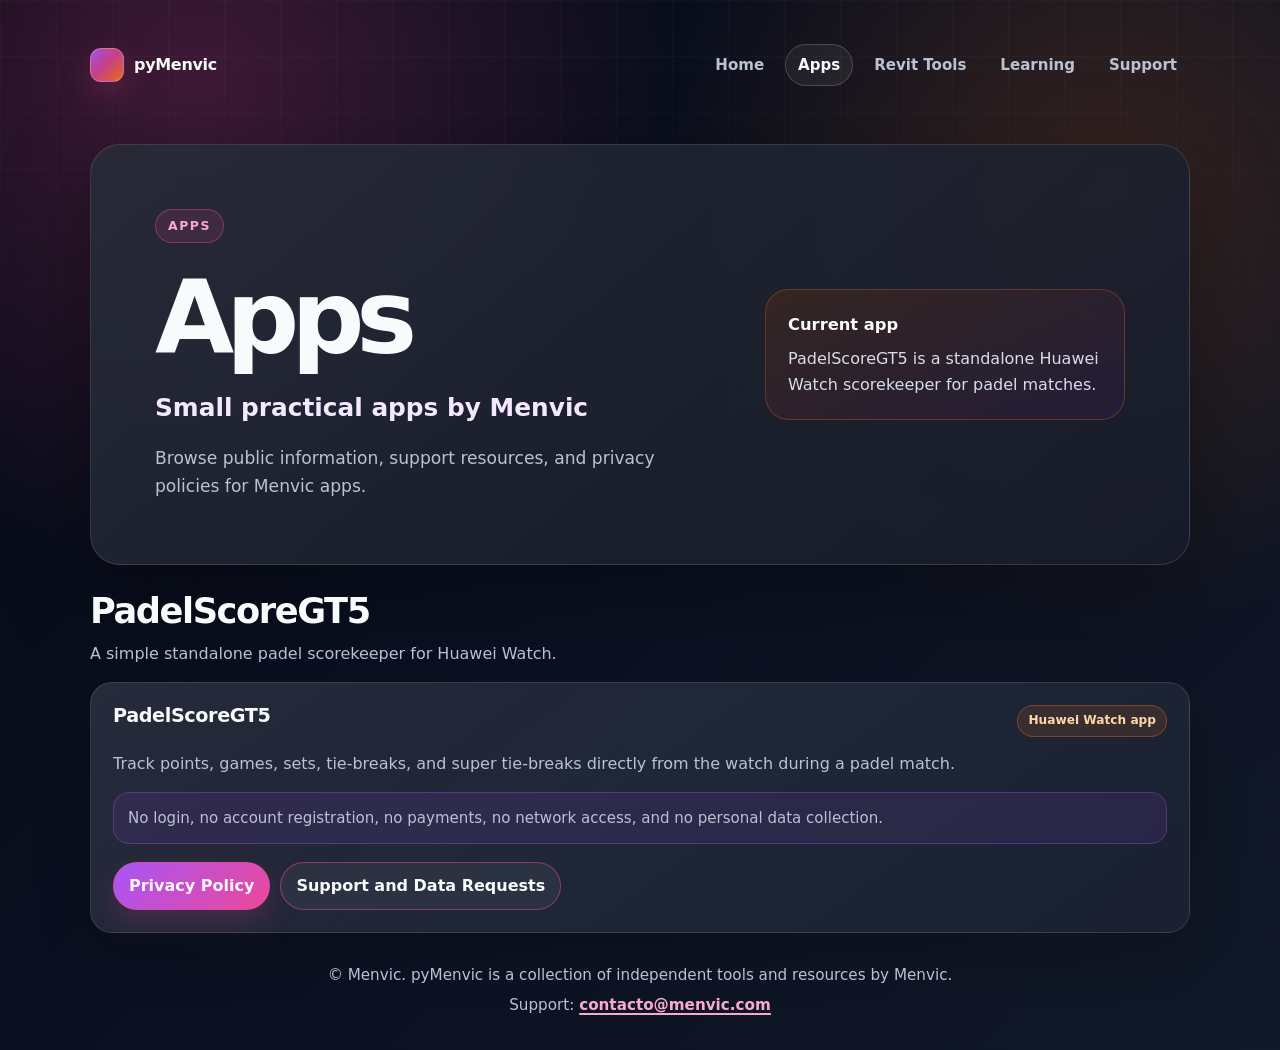
==== docs/apps/index.html @ 613fa14f "Add static pages for main navigation" ====
<!doctype html>
<html lang="en">
<head>
  <meta charset="utf-8">
  <meta name="viewport" content="width=device-width, initial-scale=1">
  <meta name="description" content="Small practical apps by Menvic with support information and privacy resources.">
  <title>Apps | pyMenvic</title>
  <style>
    :root {
      color-scheme: dark;
      --bg: #070914;
      --bg-elevated: #0d1220;
      --surface: rgba(15, 20, 35, 0.88);
      --surface-strong: rgba(22, 28, 46, 0.94);
      --border: rgba(255, 255, 255, 0.12);
      --border-strong: rgba(255, 255, 255, 0.18);
      --text: #f8fafc;
      --muted: #b9c2d3;
      --purple: #a855f7;
      --magenta: #ec4899;
      --orange: #f97316;
      --accent-glow: rgba(236, 72, 153, 0.24);
      --orange-glow: rgba(249, 115, 22, 0.18);
      --shadow: rgba(0, 0, 0, 0.34);
    }

    * { box-sizing: border-box; }

    body {
      margin: 0;
      min-height: 100vh;
      font-family: ui-sans-serif, system-ui, -apple-system, BlinkMacSystemFont, "Segoe UI", sans-serif;
      line-height: 1.6;
      color: var(--text);
      background:
        radial-gradient(circle at 15% 8%, var(--accent-glow), transparent 30rem),
        radial-gradient(circle at 86% 18%, var(--orange-glow), transparent 28rem),
        linear-gradient(135deg, var(--bg) 0%, #0a1020 46%, #111827 100%);
    }

    body::before {
      position: fixed;
      inset: 0;
      z-index: -1;
      pointer-events: none;
      content: "";
      background-image:
        linear-gradient(rgba(255, 255, 255, 0.035) 1px, transparent 1px),
        linear-gradient(90deg, rgba(255, 255, 255, 0.035) 1px, transparent 1px);
      background-size: 56px 56px;
      mask-image: linear-gradient(to bottom, rgba(0, 0, 0, 0.7), transparent 74%);
    }

    a { color: inherit; }

    .page {
      width: min(1100px, calc(100% - 32px));
      margin: 0 auto;
      padding: clamp(20px, 4vw, 44px) 0 32px;
    }

    .topbar {
      display: flex;
      align-items: center;
      justify-content: space-between;
      gap: 18px;
      margin-bottom: clamp(28px, 5vw, 58px);
    }

    .brand {
      display: inline-flex;
      align-items: center;
      gap: 10px;
      color: var(--text);
      font-weight: 800;
      letter-spacing: -0.02em;
      text-decoration: none;
    }

    .brand-mark {
      width: 34px;
      height: 34px;
      border: 1px solid rgba(255, 255, 255, 0.2);
      border-radius: 11px;
      background:
        linear-gradient(135deg, rgba(168, 85, 247, 0.95), rgba(236, 72, 153, 0.84) 48%, rgba(249, 115, 22, 0.92)),
        var(--bg-elevated);
      box-shadow: 0 10px 30px rgba(236, 72, 153, 0.22);
    }

    .top-nav {
      display: flex;
      flex-wrap: wrap;
      gap: 8px;
      align-items: center;
      justify-content: flex-end;
    }

    .nav-link {
      padding: 8px 12px;
      border: 1px solid transparent;
      border-radius: 999px;
      color: var(--muted);
      font-size: 0.94rem;
      font-weight: 700;
      text-decoration: none;
      transition: background 160ms ease, border-color 160ms ease, color 160ms ease;
    }

    .nav-link:hover,
    .nav-link:focus-visible,
    .nav-link[aria-current="page"] {
      border-color: var(--border-strong);
      color: var(--text);
      background: rgba(255, 255, 255, 0.06);
      outline: none;
    }

    .hero {
      display: grid;
      grid-template-columns: minmax(0, 1fr) minmax(260px, 360px);
      gap: clamp(24px, 5vw, 46px);
      align-items: center;
      padding: clamp(30px, 6vw, 64px);
      border: 1px solid var(--border);
      border-radius: 30px;
      background:
        linear-gradient(140deg, rgba(255, 255, 255, 0.09), rgba(255, 255, 255, 0.03)),
        var(--surface);
      box-shadow: 0 28px 90px var(--shadow);
    }

    .eyebrow {
      display: inline-flex;
      align-items: center;
      margin: 0 0 18px;
      padding: 6px 12px;
      border: 1px solid rgba(236, 72, 153, 0.42);
      border-radius: 999px;
      color: #f9a8d4;
      background: rgba(236, 72, 153, 0.12);
      font-size: 0.78rem;
      font-weight: 900;
      letter-spacing: 0.12em;
      text-transform: uppercase;
    }

    h1, h2, h3, p { margin-top: 0; }
    h1, h2, h3 { line-height: 1.12; }
    h1 { margin-bottom: 12px; font-size: clamp(3rem, 10vw, 6.4rem); letter-spacing: -0.08em; }
    h2 { margin-bottom: 10px; font-size: clamp(1.55rem, 4vw, 2.2rem); letter-spacing: -0.04em; }
    h3 { margin-bottom: 0; font-size: 1.2rem; letter-spacing: -0.02em; }

    .subtitle {
      max-width: 760px;
      margin-bottom: 18px;
      color: #f3e8ff;
      font-size: clamp(1.15rem, 3vw, 1.55rem);
      font-weight: 800;
    }

    .hero-text, .section-intro, .card-description, .small-note, footer p { color: var(--muted); }
    .hero-text { max-width: 760px; margin-bottom: 0; font-size: 1.07rem; }

    .hero-panel {
      padding: 22px;
      border: 1px solid rgba(249, 115, 22, 0.28);
      border-radius: 24px;
      background:
        linear-gradient(155deg, rgba(249, 115, 22, 0.14), rgba(168, 85, 247, 0.1)),
        rgba(7, 9, 20, 0.34);
    }

    .hero-panel strong { display: block; margin-bottom: 8px; color: var(--text); font-size: 1.02rem; }
    .hero-panel p { margin-bottom: 0; color: #d7deea; }

    .section { padding-top: 26px; }
    .section-heading { display: flex; align-items: end; justify-content: space-between; gap: 18px; margin-bottom: 16px; }
    .section-intro { max-width: 680px; margin-bottom: 0; }

    .cards { display: grid; grid-template-columns: repeat(auto-fit, minmax(min(100%, 300px), 1fr)); gap: 16px; }

    .card {
      display: flex;
      min-height: 100%;
      flex-direction: column;
      padding: 22px;
      border: 1px solid var(--border);
      border-radius: 22px;
      background:
        linear-gradient(145deg, rgba(255, 255, 255, 0.075), rgba(255, 255, 255, 0.025)),
        var(--surface-strong);
      box-shadow: 0 18px 55px rgba(0, 0, 0, 0.18);
    }

    .card-header { display: flex; align-items: flex-start; justify-content: space-between; gap: 14px; margin-bottom: 14px; }

    .badge {
      display: inline-flex;
      flex-shrink: 0;
      align-items: center;
      justify-content: center;
      padding: 5px 10px;
      border: 1px solid rgba(249, 115, 22, 0.36);
      border-radius: 999px;
      color: #fed7aa;
      background: rgba(249, 115, 22, 0.12);
      font-size: 0.76rem;
      font-weight: 900;
      white-space: nowrap;
    }

    .card-description { margin-bottom: 16px; }

    .small-note {
      margin-top: auto;
      margin-bottom: 0;
      padding: 13px 14px;
      border: 1px solid rgba(168, 85, 247, 0.32);
      border-radius: 16px;
      background: rgba(168, 85, 247, 0.1);
      font-size: 0.94rem;
    }

    .links { display: flex; flex-wrap: wrap; gap: 10px; margin-top: 18px; }

    .button {
      display: inline-flex;
      align-items: center;
      justify-content: center;
      min-height: 44px;
      padding: 10px 15px;
      border: 1px solid rgba(236, 72, 153, 0.5);
      border-radius: 999px;
      color: #fff7fb;
      background: linear-gradient(135deg, var(--purple), var(--magenta));
      box-shadow: 0 12px 28px rgba(236, 72, 153, 0.18);
      font-weight: 800;
      text-decoration: none;
      transition: transform 160ms ease, border-color 160ms ease, box-shadow 160ms ease;
    }

    .button:hover, .button:focus-visible {
      border-color: rgba(255, 255, 255, 0.4);
      transform: translateY(-1px);
      box-shadow: 0 16px 34px rgba(236, 72, 153, 0.28);
      outline: none;
    }

    .button.secondary { color: var(--text); background: rgba(255, 255, 255, 0.05); box-shadow: none; }
    .contact-link { color: #f9a8d4; font-weight: 800; text-decoration-thickness: 2px; text-underline-offset: 3px; }
    footer { padding: 30px 0 0; text-align: center; font-size: 0.95rem; }
    footer p { margin-bottom: 6px; }
    footer p:last-child { margin-bottom: 0; }

    @media (max-width: 780px) {
      .topbar, .section-heading { align-items: flex-start; flex-direction: column; }
      .top-nav { justify-content: flex-start; }
      .hero { grid-template-columns: 1fr; }
    }

    @media (max-width: 560px) {
      .page { width: min(100% - 24px, 1100px); }
      .hero, .card { border-radius: 22px; }
      .card-header, .links { align-items: flex-start; flex-direction: column; }
      .button { width: 100%; }
    }
  </style>
</head>
<body>
  <main class="page">
    <header class="topbar">
      <a class="brand" href="/" aria-label="pyMenvic home">
        <span class="brand-mark" aria-hidden="true"></span>
        <span>pyMenvic</span>
      </a>

      <nav class="top-nav" aria-label="Main navigation">
        <a class="nav-link" href="/">Home</a>
        <a class="nav-link" href="/apps/" aria-current="page">Apps</a>
        <a class="nav-link" href="/revit-tools/">Revit Tools</a>
        <a class="nav-link" href="/learning/">Learning</a>
        <a class="nav-link" href="/support/">Support</a>
      </nav>
    </header>

    <section class="hero" aria-labelledby="page-title">
      <div>
        <p class="eyebrow">Apps</p>
        <h1 id="page-title">Apps</h1>
        <p class="subtitle">Small practical apps by Menvic</p>
        <p class="hero-text">Browse public information, support resources, and privacy policies for Menvic apps.</p>
      </div>

      <aside class="hero-panel" aria-label="Site note">
        <strong>Current app</strong>
        <p>PadelScoreGT5 is a standalone Huawei Watch scorekeeper for padel matches.</p>
      </aside>
    </section>

    <section class="section" id="apps" aria-labelledby="apps-title">
      <div class="section-heading">
        <div>
          <h2 id="apps-title">PadelScoreGT5</h2>
          <p class="section-intro">A simple standalone padel scorekeeper for Huawei Watch.</p>
        </div>
      </div>

      <div class="cards">
        <article class="card">
          <div class="card-header">
            <h3>PadelScoreGT5</h3>
            <span class="badge">Huawei Watch app</span>
          </div>
          <p class="card-description">Track points, games, sets, tie-breaks, and super tie-breaks directly from the watch during a padel match.</p>
          <p class="small-note">No login, no account registration, no payments, no network access, and no personal data collection.</p>
          <nav class="links" aria-label="Related links">
            <a class="button" href="/padelscoregt5/privacy/">Privacy Policy</a>
            <a class="button secondary" href="/padelscoregt5/support/">Support and Data Requests</a>
          </nav>
        </article>
      </div>
    </section>

    <footer>
      <p>&copy; Menvic. pyMenvic is a collection of independent tools and resources by Menvic.</p>
      <p>Support: <a class="contact-link" href="mailto:contacto@menvic.com">contacto@menvic.com</a></p>
    </footer>
  </main>
</body>
</html>
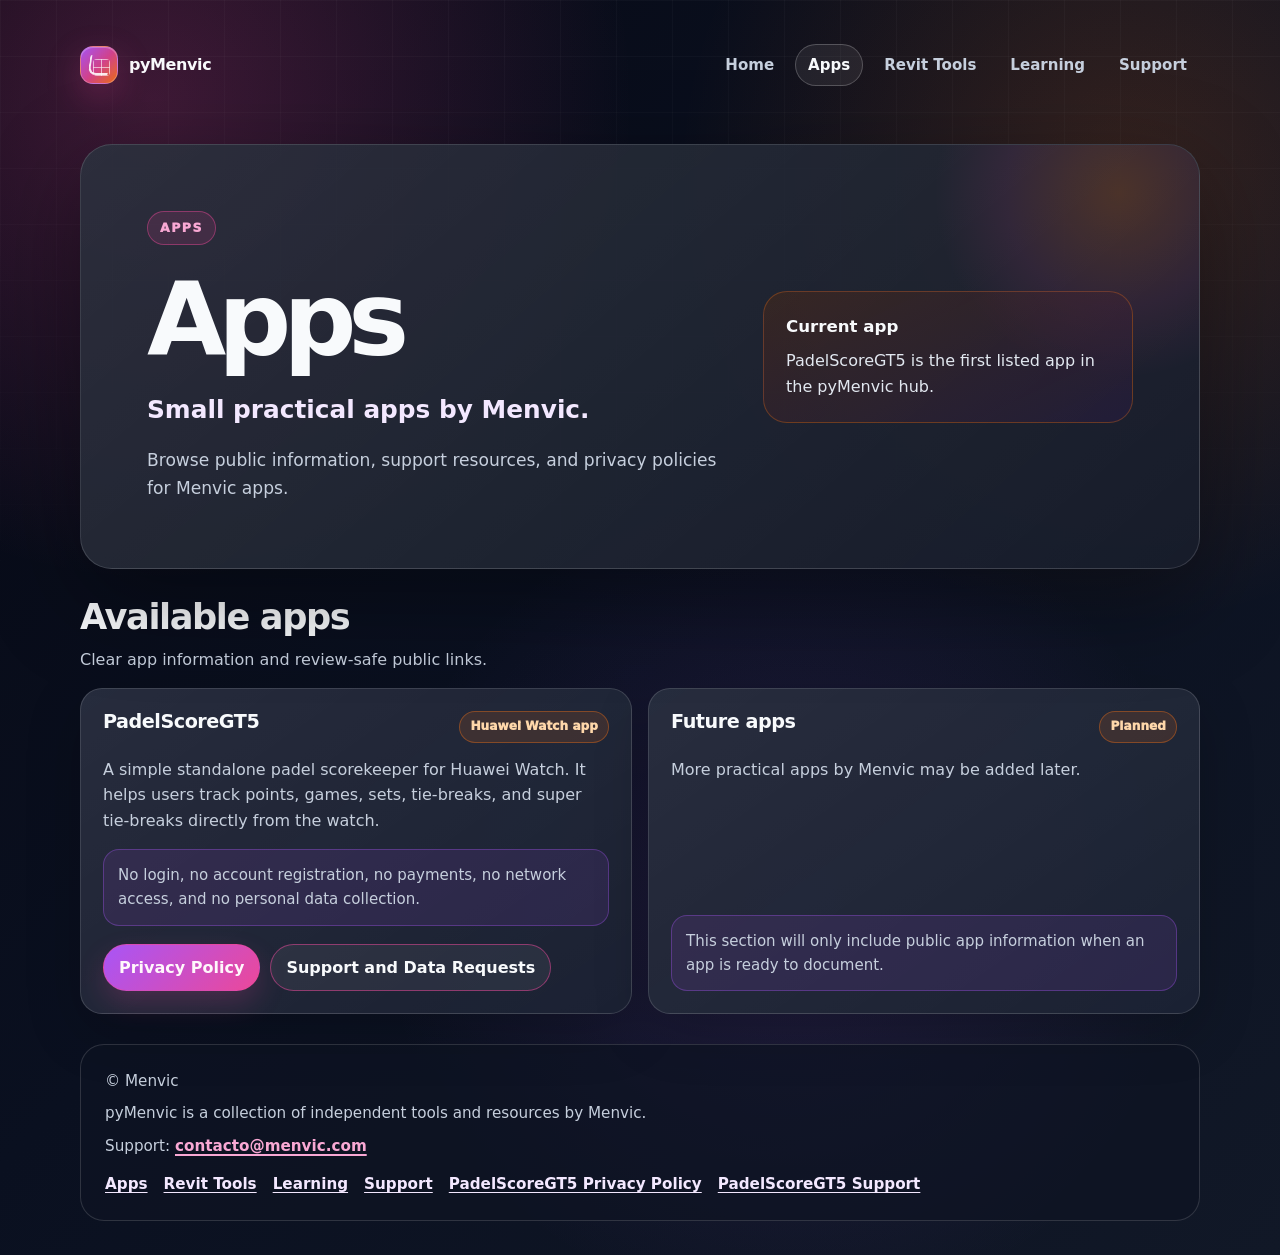
==== commit f699fd23: "Improve pyMenvic public hub" ====
--- a/docs/apps/index.html
+++ b/docs/apps/index.html
@@ -3,28 +3,32 @@
 <head>
   <meta charset="utf-8">
   <meta name="viewport" content="width=device-width, initial-scale=1">
-  <meta name="description" content="Small practical apps by Menvic with support information and privacy resources.">
+  <meta name="description" content="Apps by Menvic, including PadelScoreGT5, a standalone Huawei Watch padel scorekeeper with public privacy and support links.">
   <title>Apps | pyMenvic</title>
   <style>
+
     :root {
       color-scheme: dark;
       --bg: #070914;
       --bg-elevated: #0d1220;
-      --surface: rgba(15, 20, 35, 0.88);
-      --surface-strong: rgba(22, 28, 46, 0.94);
-      --border: rgba(255, 255, 255, 0.12);
-      --border-strong: rgba(255, 255, 255, 0.18);
+      --surface: rgba(15, 20, 35, 0.9);
+      --surface-strong: rgba(22, 28, 46, 0.95);
+      --border: rgba(255, 255, 255, 0.14);
+      --border-strong: rgba(255, 255, 255, 0.22);
       --text: #f8fafc;
-      --muted: #b9c2d3;
+      --muted: #c6cfdd;
+      --muted-strong: #e2e8f0;
       --purple: #a855f7;
       --magenta: #ec4899;
       --orange: #f97316;
       --accent-glow: rgba(236, 72, 153, 0.24);
       --orange-glow: rgba(249, 115, 22, 0.18);
-      --shadow: rgba(0, 0, 0, 0.34);
+      --shadow: rgba(0, 0, 0, 0.36);
     }
 
     * { box-sizing: border-box; }
+
+    html { scroll-behavior: smooth; }
 
     body {
       margin: 0;
@@ -33,8 +37,9 @@
       line-height: 1.6;
       color: var(--text);
       background:
-        radial-gradient(circle at 15% 8%, var(--accent-glow), transparent 30rem),
-        radial-gradient(circle at 86% 18%, var(--orange-glow), transparent 28rem),
+        radial-gradient(circle at 12% 8%, var(--accent-glow), transparent 30rem),
+        radial-gradient(circle at 88% 14%, var(--orange-glow), transparent 28rem),
+        radial-gradient(circle at 62% 72%, rgba(168, 85, 247, 0.13), transparent 26rem),
         linear-gradient(135deg, var(--bg) 0%, #0a1020 46%, #111827 100%);
     }
 
@@ -48,15 +53,15 @@
         linear-gradient(rgba(255, 255, 255, 0.035) 1px, transparent 1px),
         linear-gradient(90deg, rgba(255, 255, 255, 0.035) 1px, transparent 1px);
       background-size: 56px 56px;
-      mask-image: linear-gradient(to bottom, rgba(0, 0, 0, 0.7), transparent 74%);
+      mask-image: linear-gradient(to bottom, rgba(0, 0, 0, 0.8), transparent 76%);
     }
 
     a { color: inherit; }
 
     .page {
-      width: min(1100px, calc(100% - 32px));
+      width: min(1120px, calc(100% - 32px));
       margin: 0 auto;
-      padding: clamp(20px, 4vw, 44px) 0 32px;
+      padding: clamp(20px, 4vw, 44px) 0 34px;
     }
 
     .topbar {
@@ -70,22 +75,51 @@
     .brand {
       display: inline-flex;
       align-items: center;
-      gap: 10px;
+      gap: 11px;
       color: var(--text);
-      font-weight: 800;
-      letter-spacing: -0.02em;
+      font-weight: 900;
+      letter-spacing: -0.025em;
       text-decoration: none;
     }
 
     .brand-mark {
-      width: 34px;
-      height: 34px;
-      border: 1px solid rgba(255, 255, 255, 0.2);
-      border-radius: 11px;
-      background:
-        linear-gradient(135deg, rgba(168, 85, 247, 0.95), rgba(236, 72, 153, 0.84) 48%, rgba(249, 115, 22, 0.92)),
+      position: relative;
+      display: inline-block;
+      width: 38px;
+      height: 38px;
+      overflow: hidden;
+      border: 1px solid rgba(255, 255, 255, 0.24);
+      border-radius: 13px;
+      background:
+        linear-gradient(135deg, rgba(168, 85, 247, 0.98), rgba(236, 72, 153, 0.88) 52%, rgba(249, 115, 22, 0.94)),
         var(--bg-elevated);
-      box-shadow: 0 10px 30px rgba(236, 72, 153, 0.22);
+      box-shadow: 0 12px 34px rgba(236, 72, 153, 0.25), inset 0 1px 0 rgba(255, 255, 255, 0.24);
+    }
+
+    .brand-mark::before {
+      position: absolute;
+      inset: 8px;
+      content: "";
+      border: 2px solid rgba(255, 255, 255, 0.88);
+      border-top: 0;
+      border-right: 0;
+      border-radius: 2px 0 0 8px;
+      transform: skew(-8deg);
+    }
+
+    .brand-mark::after {
+      position: absolute;
+      right: 7px;
+      bottom: 7px;
+      width: 17px;
+      height: 17px;
+      content: "";
+      background:
+        linear-gradient(90deg, rgba(255, 255, 255, 0.7) 1px, transparent 1px),
+        linear-gradient(rgba(255, 255, 255, 0.7) 1px, transparent 1px);
+      background-size: 8px 8px;
+      border-radius: 4px;
+      opacity: 0.86;
     }
 
     .top-nav {
@@ -102,7 +136,7 @@
       border-radius: 999px;
       color: var(--muted);
       font-size: 0.94rem;
-      font-weight: 700;
+      font-weight: 800;
       text-decoration: none;
       transition: background 160ms ease, border-color 160ms ease, color 160ms ease;
     }
@@ -112,35 +146,50 @@
     .nav-link[aria-current="page"] {
       border-color: var(--border-strong);
       color: var(--text);
-      background: rgba(255, 255, 255, 0.06);
+      background: rgba(255, 255, 255, 0.07);
       outline: none;
     }
 
     .hero {
+      position: relative;
       display: grid;
-      grid-template-columns: minmax(0, 1fr) minmax(260px, 360px);
+      grid-template-columns: minmax(0, 1fr) minmax(260px, 370px);
       gap: clamp(24px, 5vw, 46px);
       align-items: center;
-      padding: clamp(30px, 6vw, 64px);
+      overflow: hidden;
+      padding: clamp(32px, 6vw, 66px);
       border: 1px solid var(--border);
-      border-radius: 30px;
-      background:
-        linear-gradient(140deg, rgba(255, 255, 255, 0.09), rgba(255, 255, 255, 0.03)),
+      border-radius: 32px;
+      background:
+        linear-gradient(140deg, rgba(255, 255, 255, 0.11), rgba(255, 255, 255, 0.035)),
         var(--surface);
-      box-shadow: 0 28px 90px var(--shadow);
-    }
+      box-shadow: 0 30px 95px var(--shadow);
+    }
+
+    .hero::after {
+      position: absolute;
+      right: -7rem;
+      top: -9rem;
+      width: 24rem;
+      height: 24rem;
+      content: "";
+      background: radial-gradient(circle, rgba(249, 115, 22, 0.2), rgba(236, 72, 153, 0.09) 42%, transparent 68%);
+      pointer-events: none;
+    }
+
+    .hero > * { position: relative; z-index: 1; }
 
     .eyebrow {
       display: inline-flex;
       align-items: center;
       margin: 0 0 18px;
       padding: 6px 12px;
-      border: 1px solid rgba(236, 72, 153, 0.42);
+      border: 1px solid rgba(236, 72, 153, 0.44);
       border-radius: 999px;
       color: #f9a8d4;
-      background: rgba(236, 72, 153, 0.12);
+      background: rgba(236, 72, 153, 0.13);
       font-size: 0.78rem;
-      font-weight: 900;
+      font-weight: 950;
       letter-spacing: 0.12em;
       text-transform: uppercase;
     }
@@ -149,51 +198,55 @@
     h1, h2, h3 { line-height: 1.12; }
     h1 { margin-bottom: 12px; font-size: clamp(3rem, 10vw, 6.4rem); letter-spacing: -0.08em; }
     h2 { margin-bottom: 10px; font-size: clamp(1.55rem, 4vw, 2.2rem); letter-spacing: -0.04em; }
-    h3 { margin-bottom: 0; font-size: 1.2rem; letter-spacing: -0.02em; }
+    h3 { margin-bottom: 0; font-size: 1.2rem; letter-spacing: -0.025em; }
 
     .subtitle {
-      max-width: 760px;
+      max-width: 780px;
       margin-bottom: 18px;
       color: #f3e8ff;
       font-size: clamp(1.15rem, 3vw, 1.55rem);
-      font-weight: 800;
+      font-weight: 850;
     }
 
     .hero-text, .section-intro, .card-description, .small-note, footer p { color: var(--muted); }
     .hero-text { max-width: 760px; margin-bottom: 0; font-size: 1.07rem; }
 
-    .hero-panel {
-      padding: 22px;
-      border: 1px solid rgba(249, 115, 22, 0.28);
+    .hero-panel, .feature {
+      border: 1px solid rgba(249, 115, 22, 0.3);
       border-radius: 24px;
       background:
         linear-gradient(155deg, rgba(249, 115, 22, 0.14), rgba(168, 85, 247, 0.1)),
-        rgba(7, 9, 20, 0.34);
-    }
-
-    .hero-panel strong { display: block; margin-bottom: 8px; color: var(--text); font-size: 1.02rem; }
-    .hero-panel p { margin-bottom: 0; color: #d7deea; }
-
-    .section { padding-top: 26px; }
+        rgba(7, 9, 20, 0.36);
+    }
+
+    .hero-panel { padding: 22px; }
+    .hero-panel strong { display: block; margin-bottom: 8px; color: var(--text); font-size: 1.04rem; }
+    .hero-panel p { margin-bottom: 0; color: var(--muted-strong); }
+
+    .section { padding-top: 28px; }
     .section-heading { display: flex; align-items: end; justify-content: space-between; gap: 18px; margin-bottom: 16px; }
-    .section-intro { max-width: 680px; margin-bottom: 0; }
-
-    .cards { display: grid; grid-template-columns: repeat(auto-fit, minmax(min(100%, 300px), 1fr)); gap: 16px; }
-
-    .card {
+    .section-intro { max-width: 720px; margin-bottom: 0; }
+
+    .cards { display: grid; grid-template-columns: repeat(auto-fit, minmax(min(100%, 265px), 1fr)); gap: 16px; }
+
+    .card, .feature {
       display: flex;
       min-height: 100%;
       flex-direction: column;
       padding: 22px;
+      box-shadow: 0 18px 55px rgba(0, 0, 0, 0.2);
+    }
+
+    .card {
       border: 1px solid var(--border);
       border-radius: 22px;
       background:
-        linear-gradient(145deg, rgba(255, 255, 255, 0.075), rgba(255, 255, 255, 0.025)),
+        linear-gradient(145deg, rgba(255, 255, 255, 0.078), rgba(255, 255, 255, 0.026)),
         var(--surface-strong);
-      box-shadow: 0 18px 55px rgba(0, 0, 0, 0.18);
     }
 
     .card-header { display: flex; align-items: flex-start; justify-content: space-between; gap: 14px; margin-bottom: 14px; }
+    .card-description { margin-bottom: 16px; }
 
     .badge {
       display: inline-flex;
@@ -201,24 +254,22 @@
       align-items: center;
       justify-content: center;
       padding: 5px 10px;
-      border: 1px solid rgba(249, 115, 22, 0.36);
+      border: 1px solid rgba(249, 115, 22, 0.38);
       border-radius: 999px;
       color: #fed7aa;
-      background: rgba(249, 115, 22, 0.12);
+      background: rgba(249, 115, 22, 0.13);
       font-size: 0.76rem;
-      font-weight: 900;
+      font-weight: 950;
       white-space: nowrap;
     }
-
-    .card-description { margin-bottom: 16px; }
 
     .small-note {
       margin-top: auto;
       margin-bottom: 0;
       padding: 13px 14px;
-      border: 1px solid rgba(168, 85, 247, 0.32);
+      border: 1px solid rgba(168, 85, 247, 0.34);
       border-radius: 16px;
-      background: rgba(168, 85, 247, 0.1);
+      background: rgba(168, 85, 247, 0.11);
       font-size: 0.94rem;
     }
 
@@ -230,28 +281,39 @@
       justify-content: center;
       min-height: 44px;
       padding: 10px 15px;
-      border: 1px solid rgba(236, 72, 153, 0.5);
+      border: 1px solid rgba(236, 72, 153, 0.52);
       border-radius: 999px;
       color: #fff7fb;
       background: linear-gradient(135deg, var(--purple), var(--magenta));
-      box-shadow: 0 12px 28px rgba(236, 72, 153, 0.18);
-      font-weight: 800;
+      box-shadow: 0 12px 28px rgba(236, 72, 153, 0.2);
+      font-weight: 850;
       text-decoration: none;
       transition: transform 160ms ease, border-color 160ms ease, box-shadow 160ms ease;
     }
 
     .button:hover, .button:focus-visible {
-      border-color: rgba(255, 255, 255, 0.4);
+      border-color: rgba(255, 255, 255, 0.42);
       transform: translateY(-1px);
       box-shadow: 0 16px 34px rgba(236, 72, 153, 0.28);
       outline: none;
     }
 
-    .button.secondary { color: var(--text); background: rgba(255, 255, 255, 0.05); box-shadow: none; }
-    .contact-link { color: #f9a8d4; font-weight: 800; text-decoration-thickness: 2px; text-underline-offset: 3px; }
-    footer { padding: 30px 0 0; text-align: center; font-size: 0.95rem; }
-    footer p { margin-bottom: 6px; }
-    footer p:last-child { margin-bottom: 0; }
+    .button.secondary { color: var(--text); background: rgba(255, 255, 255, 0.06); box-shadow: none; }
+    .contact-link { color: #f9a8d4; font-weight: 850; text-decoration-thickness: 2px; text-underline-offset: 3px; }
+
+    .footer {
+      margin-top: 30px;
+      padding: 24px;
+      border: 1px solid var(--border);
+      border-radius: 24px;
+      background: rgba(15, 20, 35, 0.72);
+      font-size: 0.95rem;
+    }
+
+    .footer p { margin-bottom: 8px; }
+    .footer p:last-child { margin-bottom: 0; }
+    .footer-links { display: flex; flex-wrap: wrap; gap: 10px 16px; margin-top: 14px; }
+    .footer-links a { color: #f3e8ff; font-weight: 800; text-underline-offset: 3px; }
 
     @media (max-width: 780px) {
       .topbar, .section-heading { align-items: flex-start; flex-direction: column; }
@@ -260,11 +322,12 @@
     }
 
     @media (max-width: 560px) {
-      .page { width: min(100% - 24px, 1100px); }
-      .hero, .card { border-radius: 22px; }
+      .page { width: min(100% - 24px, 1120px); }
+      .hero, .card, .feature, .footer { border-radius: 22px; }
       .card-header, .links { align-items: flex-start; flex-direction: column; }
       .button { width: 100%; }
     }
+
   </style>
 </head>
 <body>
@@ -288,21 +351,21 @@
       <div>
         <p class="eyebrow">Apps</p>
         <h1 id="page-title">Apps</h1>
-        <p class="subtitle">Small practical apps by Menvic</p>
+        <p class="subtitle">Small practical apps by Menvic.</p>
         <p class="hero-text">Browse public information, support resources, and privacy policies for Menvic apps.</p>
       </div>
 
-      <aside class="hero-panel" aria-label="Site note">
+      <aside class="hero-panel" aria-label="Current app">
         <strong>Current app</strong>
-        <p>PadelScoreGT5 is a standalone Huawei Watch scorekeeper for padel matches.</p>
+        <p>PadelScoreGT5 is the first listed app in the pyMenvic hub.</p>
       </aside>
     </section>
 
     <section class="section" id="apps" aria-labelledby="apps-title">
       <div class="section-heading">
         <div>
-          <h2 id="apps-title">PadelScoreGT5</h2>
-          <p class="section-intro">A simple standalone padel scorekeeper for Huawei Watch.</p>
+          <h2 id="apps-title">Available apps</h2>
+          <p class="section-intro">Clear app information and review-safe public links.</p>
         </div>
       </div>
 
@@ -312,19 +375,37 @@
             <h3>PadelScoreGT5</h3>
             <span class="badge">Huawei Watch app</span>
           </div>
-          <p class="card-description">Track points, games, sets, tie-breaks, and super tie-breaks directly from the watch during a padel match.</p>
+          <p class="card-description">A simple standalone padel scorekeeper for Huawei Watch. It helps users track points, games, sets, tie-breaks, and super tie-breaks directly from the watch.</p>
           <p class="small-note">No login, no account registration, no payments, no network access, and no personal data collection.</p>
-          <nav class="links" aria-label="Related links">
+          <nav class="links" aria-label="PadelScoreGT5 links">
             <a class="button" href="/padelscoregt5/privacy/">Privacy Policy</a>
             <a class="button secondary" href="/padelscoregt5/support/">Support and Data Requests</a>
           </nav>
         </article>
+
+        <article class="card">
+          <div class="card-header">
+            <h3>Future apps</h3>
+            <span class="badge">Planned</span>
+          </div>
+          <p class="card-description">More practical apps by Menvic may be added later.</p>
+          <p class="small-note">This section will only include public app information when an app is ready to document.</p>
+        </article>
       </div>
     </section>
 
-    <footer>
-      <p>&copy; Menvic. pyMenvic is a collection of independent tools and resources by Menvic.</p>
+    <footer class="footer">
+      <p>&copy; Menvic</p>
+      <p>pyMenvic is a collection of independent tools and resources by Menvic.</p>
       <p>Support: <a class="contact-link" href="mailto:contacto@menvic.com">contacto@menvic.com</a></p>
+      <nav class="footer-links" aria-label="Footer navigation">
+        <a href="/apps/">Apps</a>
+        <a href="/revit-tools/">Revit Tools</a>
+        <a href="/learning/">Learning</a>
+        <a href="/support/">Support</a>
+        <a href="/padelscoregt5/privacy/">PadelScoreGT5 Privacy Policy</a>
+        <a href="/padelscoregt5/support/">PadelScoreGT5 Support</a>
+      </nav>
     </footer>
   </main>
 </body>
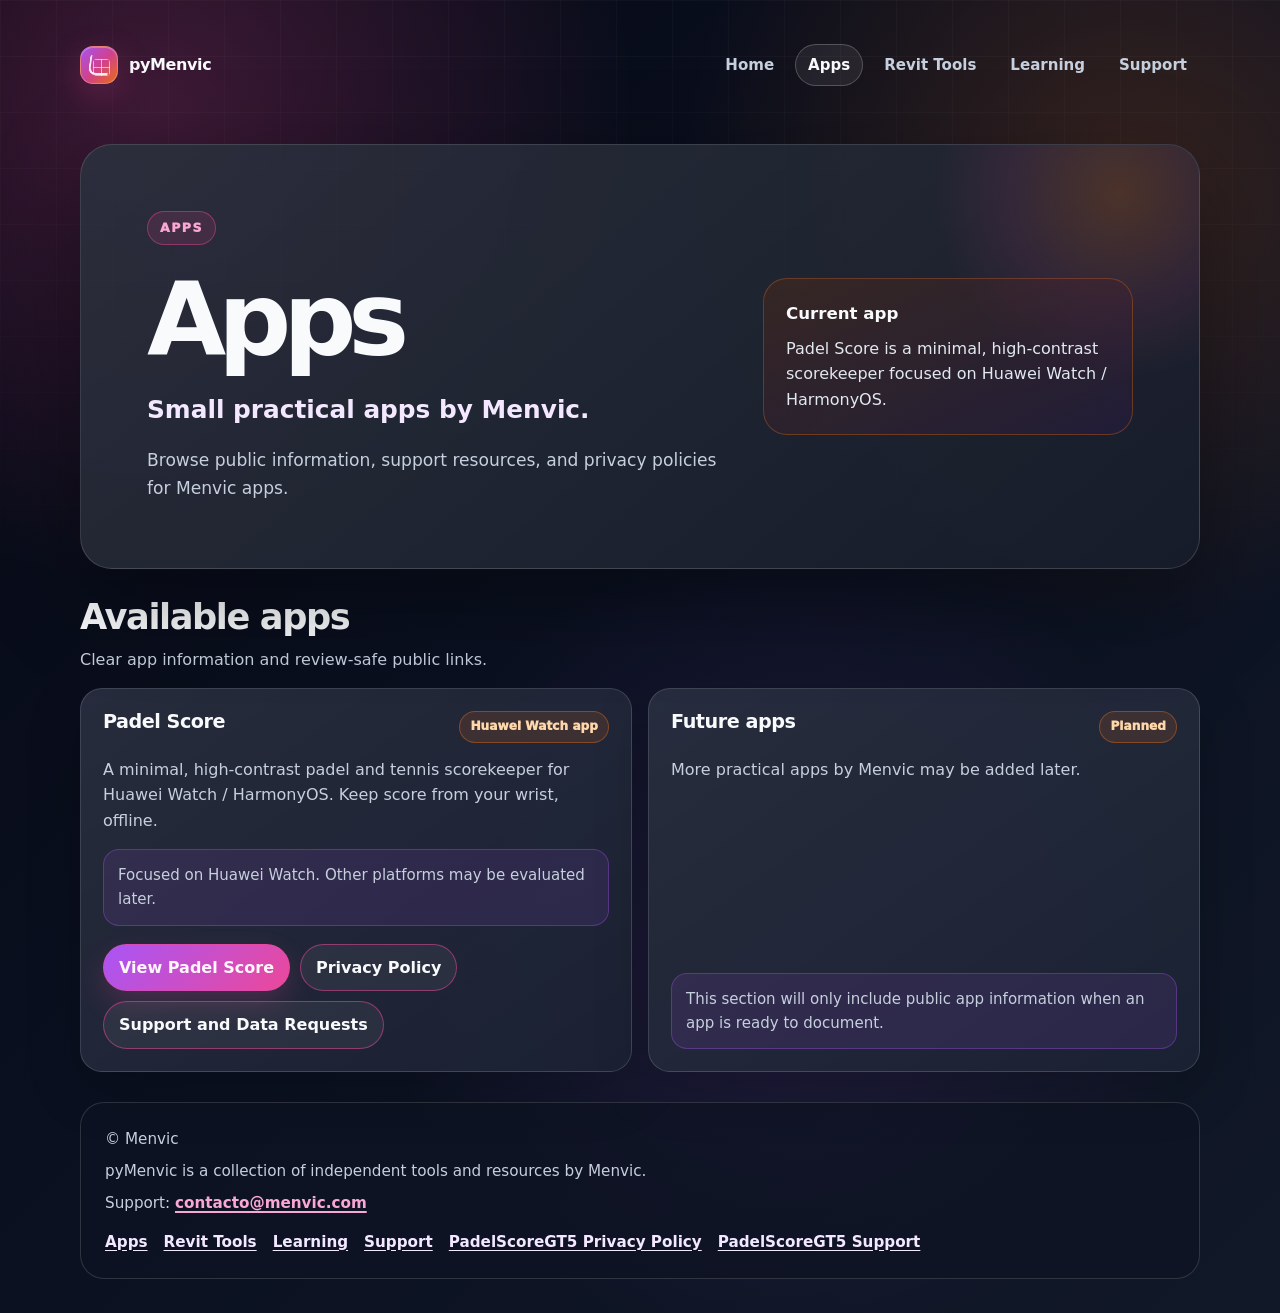
==== commit e2815a0e: "Add Padel Score landing page" ====
--- a/docs/apps/index.html
+++ b/docs/apps/index.html
@@ -3,7 +3,7 @@
 <head>
   <meta charset="utf-8">
   <meta name="viewport" content="width=device-width, initial-scale=1">
-  <meta name="description" content="Apps by Menvic, including PadelScoreGT5, a standalone Huawei Watch padel scorekeeper with public privacy and support links.">
+  <meta name="description" content="Apps by Menvic, including Padel Score, a focused Huawei Watch / HarmonyOS scorekeeper for padel and tennis.">
   <title>Apps | pyMenvic</title>
   <style>
 
@@ -357,7 +357,7 @@
 
       <aside class="hero-panel" aria-label="Current app">
         <strong>Current app</strong>
-        <p>PadelScoreGT5 is the first listed app in the pyMenvic hub.</p>
+        <p>Padel Score is a minimal, high-contrast scorekeeper focused on Huawei Watch / HarmonyOS.</p>
       </aside>
     </section>
 
@@ -372,13 +372,14 @@
       <div class="cards">
         <article class="card">
           <div class="card-header">
-            <h3>PadelScoreGT5</h3>
+            <h3>Padel Score</h3>
             <span class="badge">Huawei Watch app</span>
           </div>
-          <p class="card-description">A simple standalone padel scorekeeper for Huawei Watch. It helps users track points, games, sets, tie-breaks, and super tie-breaks directly from the watch.</p>
-          <p class="small-note">No login, no account registration, no payments, no network access, and no personal data collection.</p>
-          <nav class="links" aria-label="PadelScoreGT5 links">
-            <a class="button" href="/padelscoregt5/privacy/">Privacy Policy</a>
+          <p class="card-description">A minimal, high-contrast padel and tennis scorekeeper for Huawei Watch / HarmonyOS. Keep score from your wrist, offline.</p>
+          <p class="small-note">Focused on Huawei Watch. Other platforms may be evaluated later.</p>
+          <nav class="links" aria-label="Padel Score links">
+            <a class="button" href="/apps/padel-score/">View Padel Score</a>
+            <a class="button secondary" href="/padelscoregt5/privacy/">Privacy Policy</a>
             <a class="button secondary" href="/padelscoregt5/support/">Support and Data Requests</a>
           </nav>
         </article>
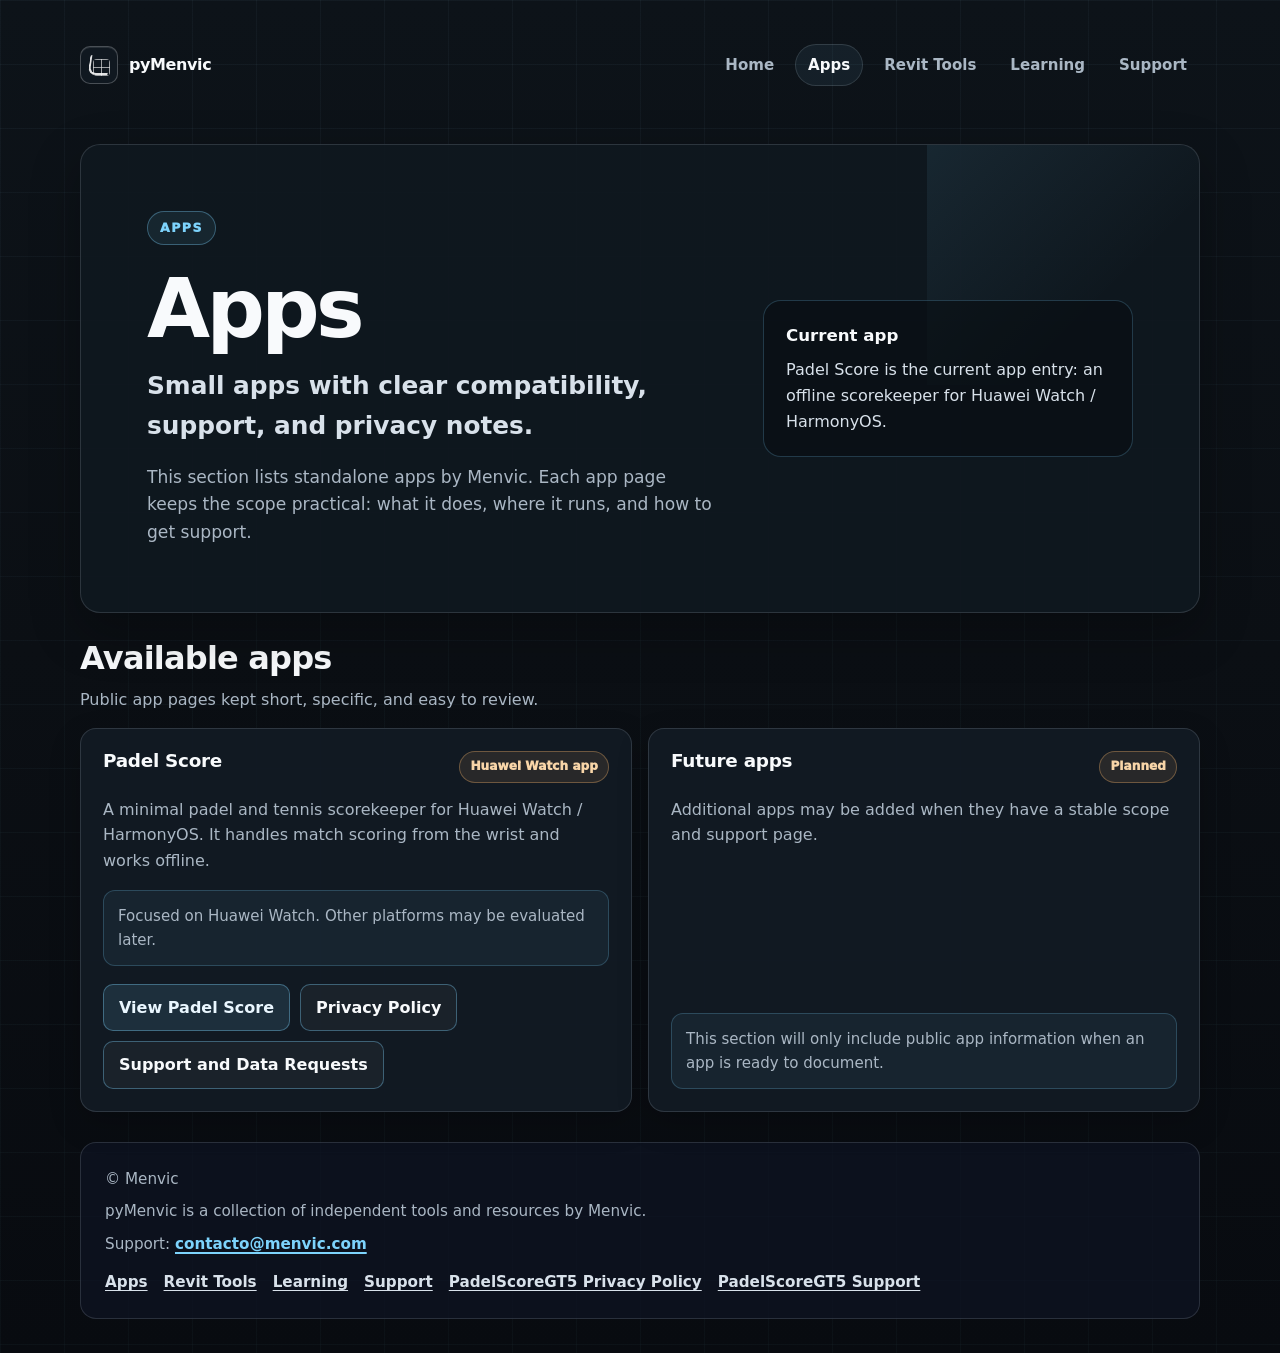
==== commit a4561101: "Refine pyMenvic site visual style" ====
--- a/docs/apps/index.html
+++ b/docs/apps/index.html
@@ -9,21 +9,18 @@
 
     :root {
       color-scheme: dark;
-      --bg: #070914;
-      --bg-elevated: #0d1220;
-      --surface: rgba(15, 20, 35, 0.9);
-      --surface-strong: rgba(22, 28, 46, 0.95);
-      --border: rgba(255, 255, 255, 0.14);
-      --border-strong: rgba(255, 255, 255, 0.22);
+      --bg: #0b0f14;
+      --bg-elevated: #101820;
+      --surface: rgba(16, 24, 32, 0.92);
+      --surface-strong: rgba(18, 27, 36, 0.96);
+      --border: rgba(197, 211, 224, 0.16);
+      --border-strong: rgba(197, 211, 224, 0.28);
       --text: #f8fafc;
-      --muted: #c6cfdd;
-      --muted-strong: #e2e8f0;
-      --purple: #a855f7;
-      --magenta: #ec4899;
-      --orange: #f97316;
-      --accent-glow: rgba(236, 72, 153, 0.24);
-      --orange-glow: rgba(249, 115, 22, 0.18);
-      --shadow: rgba(0, 0, 0, 0.36);
+      --muted: #aab7c4;
+      --muted-strong: #d8e1ea;
+      --accent: #7dd3fc;
+      --warm: #f4b26a;
+      --shadow: rgba(0, 0, 0, 0.28);
     }
 
     * { box-sizing: border-box; }
@@ -37,10 +34,10 @@
       line-height: 1.6;
       color: var(--text);
       background:
-        radial-gradient(circle at 12% 8%, var(--accent-glow), transparent 30rem),
-        radial-gradient(circle at 88% 14%, var(--orange-glow), transparent 28rem),
-        radial-gradient(circle at 62% 72%, rgba(168, 85, 247, 0.13), transparent 26rem),
-        linear-gradient(135deg, var(--bg) 0%, #0a1020 46%, #111827 100%);
+        linear-gradient(rgba(125, 211, 252, 0.035) 1px, transparent 1px),
+        linear-gradient(90deg, rgba(125, 211, 252, 0.03) 1px, transparent 1px),
+        linear-gradient(180deg, #0d1319 0%, var(--bg) 48%, #080b10 100%);
+      background-size: 64px 64px, 64px 64px, auto;
     }
 
     body::before {
@@ -52,8 +49,9 @@
       background-image:
         linear-gradient(rgba(255, 255, 255, 0.035) 1px, transparent 1px),
         linear-gradient(90deg, rgba(255, 255, 255, 0.035) 1px, transparent 1px);
-      background-size: 56px 56px;
+      background-size: 64px 64px;
       mask-image: linear-gradient(to bottom, rgba(0, 0, 0, 0.8), transparent 76%);
+      opacity: 0.55;
     }
 
     a { color: inherit; }
@@ -89,11 +87,9 @@
       height: 38px;
       overflow: hidden;
       border: 1px solid rgba(255, 255, 255, 0.24);
-      border-radius: 13px;
-      background:
-        linear-gradient(135deg, rgba(168, 85, 247, 0.98), rgba(236, 72, 153, 0.88) 52%, rgba(249, 115, 22, 0.94)),
-        var(--bg-elevated);
-      box-shadow: 0 12px 34px rgba(236, 72, 153, 0.25), inset 0 1px 0 rgba(255, 255, 255, 0.24);
+      border-radius: 10px;
+      background: var(--bg-elevated);
+      box-shadow: inset 0 1px 0 rgba(255, 255, 255, 0.1);
     }
 
     .brand-mark::before {
@@ -144,9 +140,9 @@
     .nav-link:hover,
     .nav-link:focus-visible,
     .nav-link[aria-current="page"] {
-      border-color: var(--border-strong);
+      border-color: var(--border);
       color: var(--text);
-      background: rgba(255, 255, 255, 0.07);
+      background: rgba(125, 211, 252, 0.07);
       outline: none;
     }
 
@@ -159,11 +155,9 @@
       overflow: hidden;
       padding: clamp(32px, 6vw, 66px);
       border: 1px solid var(--border);
-      border-radius: 32px;
-      background:
-        linear-gradient(140deg, rgba(255, 255, 255, 0.11), rgba(255, 255, 255, 0.035)),
-        var(--surface);
-      box-shadow: 0 30px 95px var(--shadow);
+      border-radius: 20px;
+      background: var(--surface);
+      box-shadow: 0 18px 50px var(--shadow);
     }
 
     .hero::after {
@@ -173,7 +167,7 @@
       width: 24rem;
       height: 24rem;
       content: "";
-      background: radial-gradient(circle, rgba(249, 115, 22, 0.2), rgba(236, 72, 153, 0.09) 42%, transparent 68%);
+      background: linear-gradient(135deg, rgba(125, 211, 252, 0.12), transparent 62%);
       pointer-events: none;
     }
 
@@ -184,10 +178,10 @@
       align-items: center;
       margin: 0 0 18px;
       padding: 6px 12px;
-      border: 1px solid rgba(236, 72, 153, 0.44);
+      border: 1px solid rgba(125, 211, 252, 0.34);
       border-radius: 999px;
-      color: #f9a8d4;
-      background: rgba(236, 72, 153, 0.13);
+      color: var(--accent);
+      background: rgba(125, 211, 252, 0.08);
       font-size: 0.78rem;
       font-weight: 950;
       letter-spacing: 0.12em;
@@ -196,14 +190,14 @@
 
     h1, h2, h3, p { margin-top: 0; }
     h1, h2, h3 { line-height: 1.12; }
-    h1 { margin-bottom: 12px; font-size: clamp(3rem, 10vw, 6.4rem); letter-spacing: -0.08em; }
-    h2 { margin-bottom: 10px; font-size: clamp(1.55rem, 4vw, 2.2rem); letter-spacing: -0.04em; }
-    h3 { margin-bottom: 0; font-size: 1.2rem; letter-spacing: -0.025em; }
+    h1 { margin-bottom: 12px; font-size: clamp(2.7rem, 8vw, 5.1rem); letter-spacing: -0.045em; }
+    h2 { margin-bottom: 10px; font-size: clamp(1.45rem, 3.4vw, 2rem); letter-spacing: -0.025em; }
+    h3 { margin-bottom: 0; font-size: 1.15rem; letter-spacing: -0.015em; }
 
     .subtitle {
       max-width: 780px;
       margin-bottom: 18px;
-      color: #f3e8ff;
+      color: var(--muted-strong);
       font-size: clamp(1.15rem, 3vw, 1.55rem);
       font-weight: 850;
     }
@@ -212,11 +206,9 @@
     .hero-text { max-width: 760px; margin-bottom: 0; font-size: 1.07rem; }
 
     .hero-panel, .feature {
-      border: 1px solid rgba(249, 115, 22, 0.3);
-      border-radius: 24px;
-      background:
-        linear-gradient(155deg, rgba(249, 115, 22, 0.14), rgba(168, 85, 247, 0.1)),
-        rgba(7, 9, 20, 0.36);
+      border: 1px solid rgba(125, 211, 252, 0.22);
+      border-radius: 18px;
+      background: rgba(8, 13, 18, 0.55);
     }
 
     .hero-panel { padding: 22px; }
@@ -234,15 +226,13 @@
       min-height: 100%;
       flex-direction: column;
       padding: 22px;
-      box-shadow: 0 18px 55px rgba(0, 0, 0, 0.2);
+      box-shadow: 0 12px 32px rgba(0, 0, 0, 0.18);
     }
 
     .card {
       border: 1px solid var(--border);
-      border-radius: 22px;
-      background:
-        linear-gradient(145deg, rgba(255, 255, 255, 0.078), rgba(255, 255, 255, 0.026)),
-        var(--surface-strong);
+      border-radius: 16px;
+      background: var(--surface-strong);
     }
 
     .card-header { display: flex; align-items: flex-start; justify-content: space-between; gap: 14px; margin-bottom: 14px; }
@@ -254,10 +244,10 @@
       align-items: center;
       justify-content: center;
       padding: 5px 10px;
-      border: 1px solid rgba(249, 115, 22, 0.38);
+      border: 1px solid rgba(244, 178, 106, 0.34);
       border-radius: 999px;
-      color: #fed7aa;
-      background: rgba(249, 115, 22, 0.13);
+      color: #f8d5a8;
+      background: rgba(244, 178, 106, 0.1);
       font-size: 0.76rem;
       font-weight: 950;
       white-space: nowrap;
@@ -267,9 +257,9 @@
       margin-top: auto;
       margin-bottom: 0;
       padding: 13px 14px;
-      border: 1px solid rgba(168, 85, 247, 0.34);
-      border-radius: 16px;
-      background: rgba(168, 85, 247, 0.11);
+      border: 1px solid rgba(125, 211, 252, 0.22);
+      border-radius: 12px;
+      background: rgba(125, 211, 252, 0.06);
       font-size: 0.94rem;
     }
 
@@ -281,11 +271,11 @@
       justify-content: center;
       min-height: 44px;
       padding: 10px 15px;
-      border: 1px solid rgba(236, 72, 153, 0.52);
-      border-radius: 999px;
-      color: #fff7fb;
-      background: linear-gradient(135deg, var(--purple), var(--magenta));
-      box-shadow: 0 12px 28px rgba(236, 72, 153, 0.2);
+      border: 1px solid rgba(125, 211, 252, 0.36);
+      border-radius: 10px;
+      color: #eaf7ff;
+      background: rgba(125, 211, 252, 0.12);
+      box-shadow: none;
       font-weight: 850;
       text-decoration: none;
       transition: transform 160ms ease, border-color 160ms ease, box-shadow 160ms ease;
@@ -294,18 +284,18 @@
     .button:hover, .button:focus-visible {
       border-color: rgba(255, 255, 255, 0.42);
       transform: translateY(-1px);
-      box-shadow: 0 16px 34px rgba(236, 72, 153, 0.28);
+      box-shadow: none;
       outline: none;
     }
 
-    .button.secondary { color: var(--text); background: rgba(255, 255, 255, 0.06); box-shadow: none; }
-    .contact-link { color: #f9a8d4; font-weight: 850; text-decoration-thickness: 2px; text-underline-offset: 3px; }
+    .button.secondary { color: var(--text); background: rgba(255, 255, 255, 0.04); box-shadow: none; }
+    .contact-link { color: var(--accent); font-weight: 850; text-decoration-thickness: 2px; text-underline-offset: 3px; }
 
     .footer {
       margin-top: 30px;
       padding: 24px;
       border: 1px solid var(--border);
-      border-radius: 24px;
+      border-radius: 16px;
       background: rgba(15, 20, 35, 0.72);
       font-size: 0.95rem;
     }
@@ -313,7 +303,7 @@
     .footer p { margin-bottom: 8px; }
     .footer p:last-child { margin-bottom: 0; }
     .footer-links { display: flex; flex-wrap: wrap; gap: 10px 16px; margin-top: 14px; }
-    .footer-links a { color: #f3e8ff; font-weight: 800; text-underline-offset: 3px; }
+    .footer-links a { color: var(--muted-strong); font-weight: 800; text-underline-offset: 3px; }
 
     @media (max-width: 780px) {
       .topbar, .section-heading { align-items: flex-start; flex-direction: column; }
@@ -351,13 +341,13 @@
       <div>
         <p class="eyebrow">Apps</p>
         <h1 id="page-title">Apps</h1>
-        <p class="subtitle">Small practical apps by Menvic.</p>
-        <p class="hero-text">Browse public information, support resources, and privacy policies for Menvic apps.</p>
+        <p class="subtitle">Small apps with clear compatibility, support, and privacy notes.</p>
+        <p class="hero-text">This section lists standalone apps by Menvic. Each app page keeps the scope practical: what it does, where it runs, and how to get support.</p>
       </div>
 
       <aside class="hero-panel" aria-label="Current app">
         <strong>Current app</strong>
-        <p>Padel Score is a minimal, high-contrast scorekeeper focused on Huawei Watch / HarmonyOS.</p>
+        <p>Padel Score is the current app entry: an offline scorekeeper for Huawei Watch / HarmonyOS.</p>
       </aside>
     </section>
 
@@ -365,7 +355,7 @@
       <div class="section-heading">
         <div>
           <h2 id="apps-title">Available apps</h2>
-          <p class="section-intro">Clear app information and review-safe public links.</p>
+          <p class="section-intro">Public app pages kept short, specific, and easy to review.</p>
         </div>
       </div>
 
@@ -375,7 +365,7 @@
             <h3>Padel Score</h3>
             <span class="badge">Huawei Watch app</span>
           </div>
-          <p class="card-description">A minimal, high-contrast padel and tennis scorekeeper for Huawei Watch / HarmonyOS. Keep score from your wrist, offline.</p>
+          <p class="card-description">A minimal padel and tennis scorekeeper for Huawei Watch / HarmonyOS. It handles match scoring from the wrist and works offline.</p>
           <p class="small-note">Focused on Huawei Watch. Other platforms may be evaluated later.</p>
           <nav class="links" aria-label="Padel Score links">
             <a class="button" href="/apps/padel-score/">View Padel Score</a>
@@ -389,7 +379,7 @@
             <h3>Future apps</h3>
             <span class="badge">Planned</span>
           </div>
-          <p class="card-description">More practical apps by Menvic may be added later.</p>
+          <p class="card-description">Additional apps may be added when they have a stable scope and support page.</p>
           <p class="small-note">This section will only include public app information when an app is ready to document.</p>
         </article>
       </div>
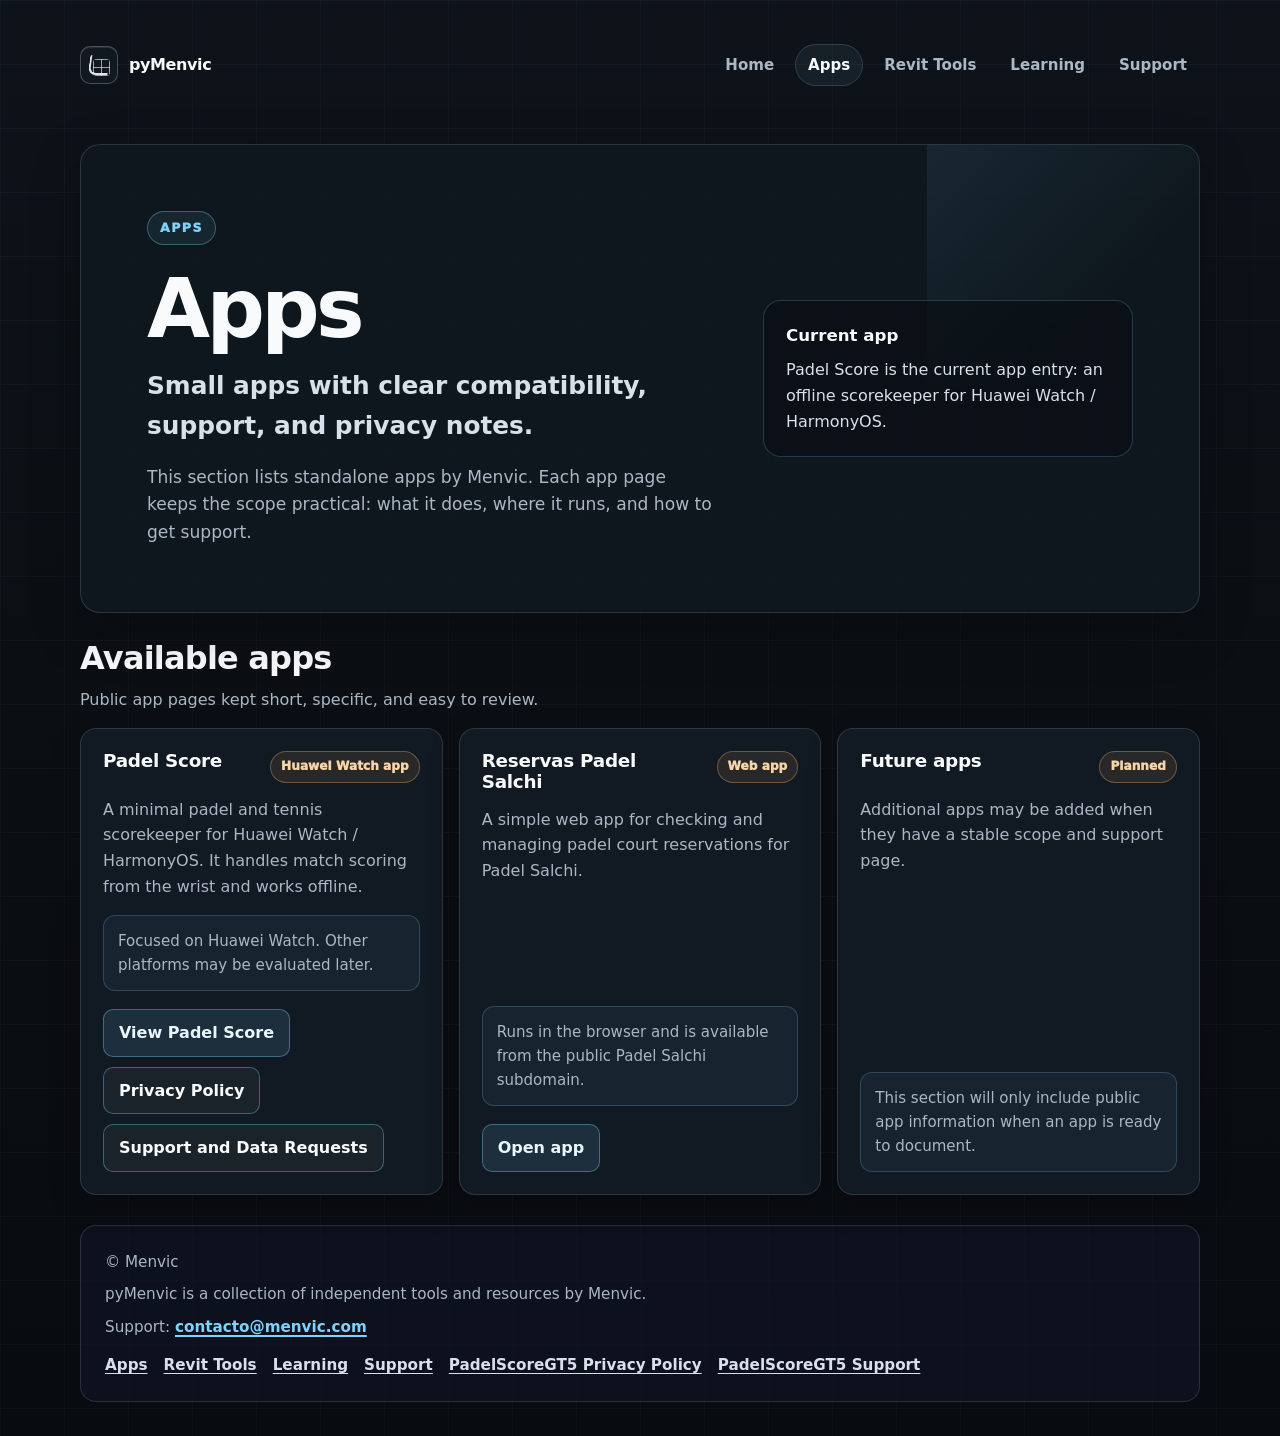
==== commit 773792b5: "Add Padel Salchi app preview page" ====
--- a/docs/apps/index.html
+++ b/docs/apps/index.html
@@ -371,6 +371,18 @@
             <a class="button" href="/apps/padel-score/">View Padel Score</a>
             <a class="button secondary" href="/padelscoregt5/privacy/">Privacy Policy</a>
             <a class="button secondary" href="/padelscoregt5/support/">Support and Data Requests</a>
+          </nav>
+        </article>
+
+        <article class="card">
+          <div class="card-header">
+            <h3>Reservas Padel Salchi</h3>
+            <span class="badge">Web app</span>
+          </div>
+          <p class="card-description">A simple web app for checking and managing padel court reservations for Padel Salchi.</p>
+          <p class="small-note">Runs in the browser and is available from the public Padel Salchi subdomain.</p>
+          <nav class="links" aria-label="Reservas Padel Salchi links">
+            <a class="button" href="https://padelsalchi.menvic.com/" target="_blank" rel="noopener">Open app</a>
           </nav>
         </article>
 
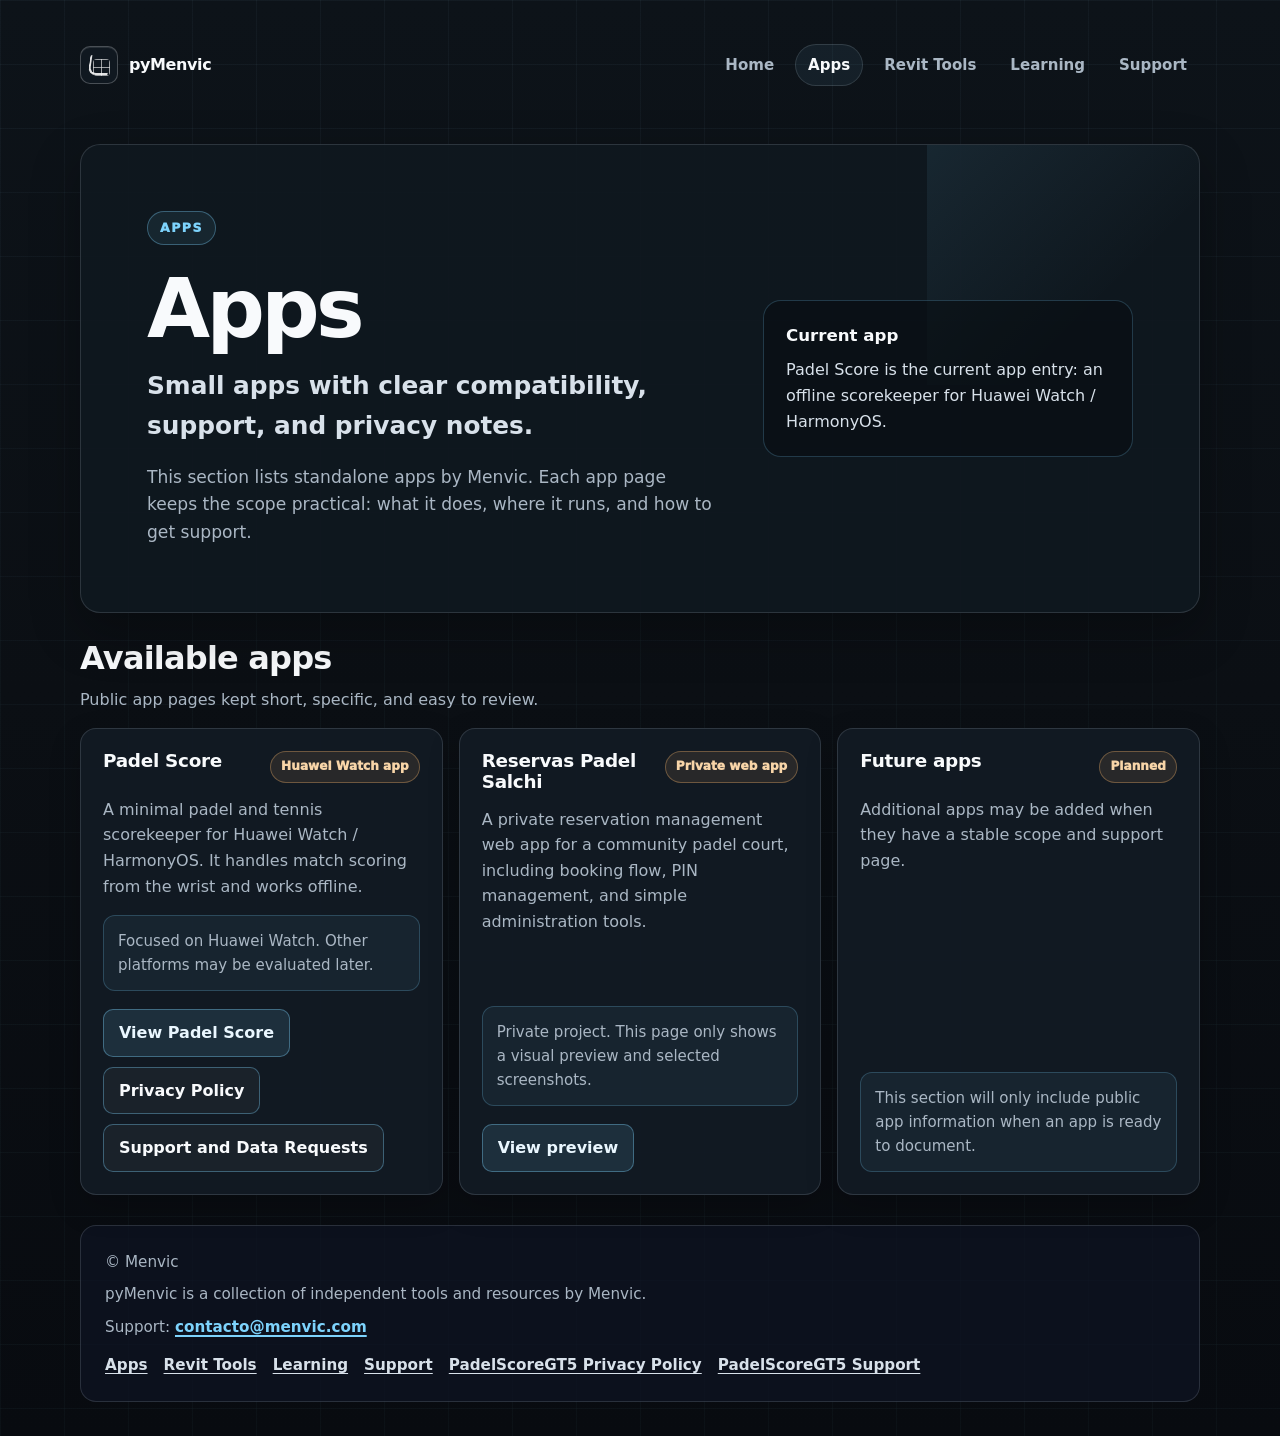
==== commit b3ec98aa: "Fix Padel Salchi app card link" ====
--- a/docs/apps/index.html
+++ b/docs/apps/index.html
@@ -377,12 +377,12 @@
         <article class="card">
           <div class="card-header">
             <h3>Reservas Padel Salchi</h3>
-            <span class="badge">Web app</span>
+            <span class="badge">Private web app</span>
           </div>
-          <p class="card-description">A simple web app for checking and managing padel court reservations for Padel Salchi.</p>
-          <p class="small-note">Runs in the browser and is available from the public Padel Salchi subdomain.</p>
+          <p class="card-description">A private reservation management web app for a community padel court, including booking flow, PIN management, and simple administration tools.</p>
+          <p class="small-note">Private project. This page only shows a visual preview and selected screenshots.</p>
           <nav class="links" aria-label="Reservas Padel Salchi links">
-            <a class="button" href="https://padelsalchi.menvic.com/" target="_blank" rel="noopener">Open app</a>
+            <a class="button" href="/apps/padel-salchi/">View preview</a>
           </nav>
         </article>
 
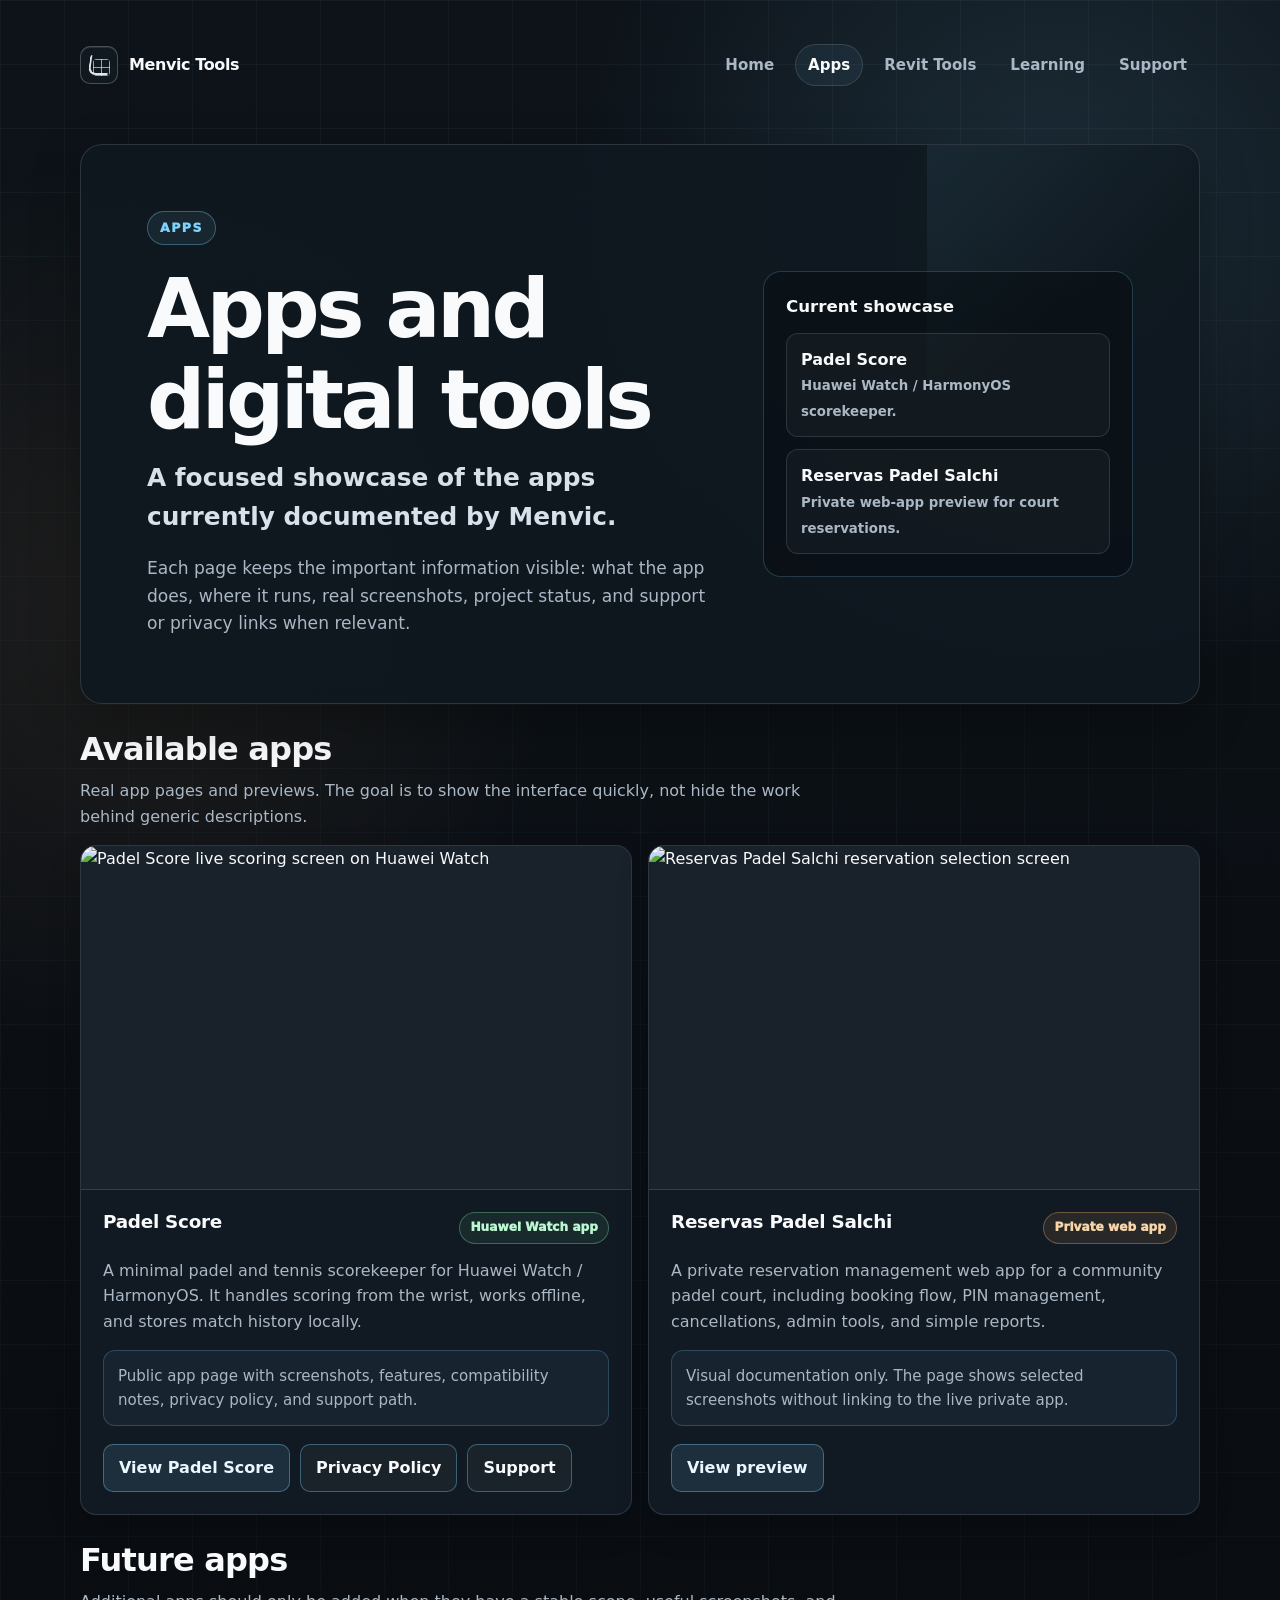
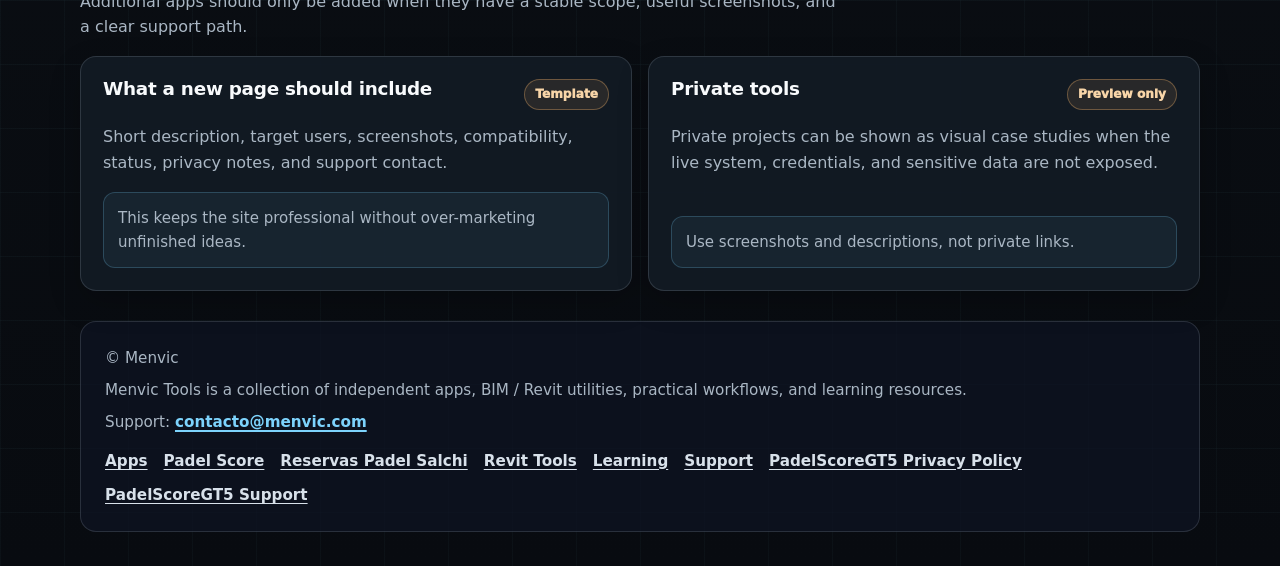
==== commit 87d1268c: "Improve apps overview page" ====
--- a/docs/apps/index.html
+++ b/docs/apps/index.html
@@ -3,10 +3,9 @@
 <head>
   <meta charset="utf-8">
   <meta name="viewport" content="width=device-width, initial-scale=1">
-  <meta name="description" content="Apps by Menvic, including Padel Score, a focused Huawei Watch / HarmonyOS scorekeeper for padel and tennis.">
-  <title>Apps | pyMenvic</title>
+  <meta name="description" content="Apps and digital tools by Menvic, including Padel Score for Huawei Watch and Reservas Padel Salchi.">
+  <title>Apps | Menvic Tools</title>
   <style>
-
     :root {
       color-scheme: dark;
       --bg: #0b0f14;
@@ -14,19 +13,17 @@
       --surface: rgba(16, 24, 32, 0.92);
       --surface-strong: rgba(18, 27, 36, 0.96);
       --border: rgba(197, 211, 224, 0.16);
-      --border-strong: rgba(197, 211, 224, 0.28);
       --text: #f8fafc;
       --muted: #aab7c4;
       --muted-strong: #d8e1ea;
       --accent: #7dd3fc;
       --warm: #f4b26a;
+      --green: #86efac;
       --shadow: rgba(0, 0, 0, 0.28);
     }
 
     * { box-sizing: border-box; }
-
     html { scroll-behavior: smooth; }
-
     body {
       margin: 0;
       min-height: 100vh;
@@ -34,10 +31,12 @@
       line-height: 1.6;
       color: var(--text);
       background:
+        radial-gradient(circle at 82% 10%, rgba(125, 211, 252, 0.14), transparent 30rem),
+        radial-gradient(circle at 10% 28%, rgba(244, 178, 106, 0.08), transparent 28rem),
         linear-gradient(rgba(125, 211, 252, 0.035) 1px, transparent 1px),
         linear-gradient(90deg, rgba(125, 211, 252, 0.03) 1px, transparent 1px),
         linear-gradient(180deg, #0d1319 0%, var(--bg) 48%, #080b10 100%);
-      background-size: 64px 64px, 64px 64px, auto;
+      background-size: auto, auto, 64px 64px, 64px 64px, auto;
     }
 
     body::before {
@@ -55,279 +54,85 @@
     }
 
     a { color: inherit; }
-
-    .page {
-      width: min(1120px, calc(100% - 32px));
-      margin: 0 auto;
-      padding: clamp(20px, 4vw, 44px) 0 34px;
-    }
-
-    .topbar {
-      display: flex;
-      align-items: center;
-      justify-content: space-between;
-      gap: 18px;
-      margin-bottom: clamp(28px, 5vw, 58px);
-    }
-
-    .brand {
-      display: inline-flex;
-      align-items: center;
-      gap: 11px;
-      color: var(--text);
-      font-weight: 900;
-      letter-spacing: -0.025em;
-      text-decoration: none;
-    }
-
-    .brand-mark {
-      position: relative;
-      display: inline-block;
-      width: 38px;
-      height: 38px;
-      overflow: hidden;
-      border: 1px solid rgba(255, 255, 255, 0.24);
-      border-radius: 10px;
-      background: var(--bg-elevated);
-      box-shadow: inset 0 1px 0 rgba(255, 255, 255, 0.1);
-    }
-
-    .brand-mark::before {
-      position: absolute;
-      inset: 8px;
-      content: "";
-      border: 2px solid rgba(255, 255, 255, 0.88);
-      border-top: 0;
-      border-right: 0;
-      border-radius: 2px 0 0 8px;
-      transform: skew(-8deg);
-    }
-
-    .brand-mark::after {
-      position: absolute;
-      right: 7px;
-      bottom: 7px;
-      width: 17px;
-      height: 17px;
-      content: "";
-      background:
-        linear-gradient(90deg, rgba(255, 255, 255, 0.7) 1px, transparent 1px),
-        linear-gradient(rgba(255, 255, 255, 0.7) 1px, transparent 1px);
-      background-size: 8px 8px;
-      border-radius: 4px;
-      opacity: 0.86;
-    }
-
-    .top-nav {
-      display: flex;
-      flex-wrap: wrap;
-      gap: 8px;
-      align-items: center;
-      justify-content: flex-end;
-    }
-
-    .nav-link {
-      padding: 8px 12px;
-      border: 1px solid transparent;
-      border-radius: 999px;
-      color: var(--muted);
-      font-size: 0.94rem;
-      font-weight: 800;
-      text-decoration: none;
-      transition: background 160ms ease, border-color 160ms ease, color 160ms ease;
-    }
-
-    .nav-link:hover,
-    .nav-link:focus-visible,
-    .nav-link[aria-current="page"] {
-      border-color: var(--border);
-      color: var(--text);
-      background: rgba(125, 211, 252, 0.07);
-      outline: none;
-    }
-
-    .hero {
-      position: relative;
-      display: grid;
-      grid-template-columns: minmax(0, 1fr) minmax(260px, 370px);
-      gap: clamp(24px, 5vw, 46px);
-      align-items: center;
-      overflow: hidden;
-      padding: clamp(32px, 6vw, 66px);
-      border: 1px solid var(--border);
-      border-radius: 20px;
-      background: var(--surface);
-      box-shadow: 0 18px 50px var(--shadow);
-    }
-
-    .hero::after {
-      position: absolute;
-      right: -7rem;
-      top: -9rem;
-      width: 24rem;
-      height: 24rem;
-      content: "";
-      background: linear-gradient(135deg, rgba(125, 211, 252, 0.12), transparent 62%);
-      pointer-events: none;
-    }
-
+    .page { width: min(1120px, calc(100% - 32px)); margin: 0 auto; padding: clamp(20px, 4vw, 44px) 0 34px; }
+    .topbar { display: flex; align-items: center; justify-content: space-between; gap: 18px; margin-bottom: clamp(28px, 5vw, 58px); }
+    .brand { display: inline-flex; align-items: center; gap: 11px; color: var(--text); font-weight: 900; letter-spacing: -0.025em; text-decoration: none; }
+    .brand-mark { position: relative; display: inline-block; width: 38px; height: 38px; overflow: hidden; border: 1px solid rgba(255, 255, 255, 0.24); border-radius: 10px; background: var(--bg-elevated); box-shadow: inset 0 1px 0 rgba(255, 255, 255, 0.1); }
+    .brand-mark::before { position: absolute; inset: 8px; content: ""; border: 2px solid rgba(255, 255, 255, 0.88); border-top: 0; border-right: 0; border-radius: 2px 0 0 8px; transform: skew(-8deg); }
+    .brand-mark::after { position: absolute; right: 7px; bottom: 7px; width: 17px; height: 17px; content: ""; background: linear-gradient(90deg, rgba(255, 255, 255, 0.7) 1px, transparent 1px), linear-gradient(rgba(255, 255, 255, 0.7) 1px, transparent 1px); background-size: 8px 8px; border-radius: 4px; opacity: 0.86; }
+
+    .top-nav { display: flex; flex-wrap: wrap; gap: 8px; align-items: center; justify-content: flex-end; }
+    .nav-link { padding: 8px 12px; border: 1px solid transparent; border-radius: 999px; color: var(--muted); font-size: 0.94rem; font-weight: 800; text-decoration: none; transition: background 160ms ease, border-color 160ms ease, color 160ms ease; }
+    .nav-link:hover, .nav-link:focus-visible, .nav-link[aria-current="page"] { border-color: var(--border); color: var(--text); background: rgba(125, 211, 252, 0.07); outline: none; }
+
+    .hero { position: relative; display: grid; grid-template-columns: minmax(0, 1fr) minmax(260px, 370px); gap: clamp(24px, 5vw, 46px); align-items: center; overflow: hidden; padding: clamp(32px, 6vw, 66px); border: 1px solid var(--border); border-radius: 22px; background: var(--surface); box-shadow: 0 18px 50px var(--shadow); }
+    .hero::after { position: absolute; right: -7rem; top: -9rem; width: 24rem; height: 24rem; content: ""; background: linear-gradient(135deg, rgba(125, 211, 252, 0.12), transparent 62%); pointer-events: none; }
     .hero > * { position: relative; z-index: 1; }
 
-    .eyebrow {
-      display: inline-flex;
-      align-items: center;
-      margin: 0 0 18px;
-      padding: 6px 12px;
-      border: 1px solid rgba(125, 211, 252, 0.34);
-      border-radius: 999px;
-      color: var(--accent);
-      background: rgba(125, 211, 252, 0.08);
-      font-size: 0.78rem;
-      font-weight: 950;
-      letter-spacing: 0.12em;
-      text-transform: uppercase;
-    }
-
+    .eyebrow { display: inline-flex; align-items: center; margin: 0 0 18px; padding: 6px 12px; border: 1px solid rgba(125, 211, 252, 0.34); border-radius: 999px; color: var(--accent); background: rgba(125, 211, 252, 0.08); font-size: 0.78rem; font-weight: 950; letter-spacing: 0.12em; text-transform: uppercase; }
     h1, h2, h3, p { margin-top: 0; }
     h1, h2, h3 { line-height: 1.12; }
     h1 { margin-bottom: 12px; font-size: clamp(2.7rem, 8vw, 5.1rem); letter-spacing: -0.045em; }
     h2 { margin-bottom: 10px; font-size: clamp(1.45rem, 3.4vw, 2rem); letter-spacing: -0.025em; }
     h3 { margin-bottom: 0; font-size: 1.15rem; letter-spacing: -0.015em; }
-
-    .subtitle {
-      max-width: 780px;
-      margin-bottom: 18px;
-      color: var(--muted-strong);
-      font-size: clamp(1.15rem, 3vw, 1.55rem);
-      font-weight: 850;
-    }
-
+    .subtitle { max-width: 780px; margin-bottom: 18px; color: var(--muted-strong); font-size: clamp(1.15rem, 3vw, 1.55rem); font-weight: 850; }
     .hero-text, .section-intro, .card-description, .small-note, footer p { color: var(--muted); }
     .hero-text { max-width: 760px; margin-bottom: 0; font-size: 1.07rem; }
-
-    .hero-panel, .feature {
-      border: 1px solid rgba(125, 211, 252, 0.22);
-      border-radius: 18px;
-      background: rgba(8, 13, 18, 0.55);
-    }
-
-    .hero-panel { padding: 22px; }
-    .hero-panel strong { display: block; margin-bottom: 8px; color: var(--text); font-size: 1.04rem; }
-    .hero-panel p { margin-bottom: 0; color: var(--muted-strong); }
+    .hero-panel { display: grid; gap: 12px; padding: 22px; border: 1px solid rgba(125, 211, 252, 0.22); border-radius: 18px; background: rgba(8, 13, 18, 0.55); }
+    .hero-panel strong { display: block; color: var(--text); font-size: 1.04rem; }
+    .metric { padding: 13px 14px; border: 1px solid rgba(255,255,255,.12); border-radius: 12px; background: rgba(255,255,255,.035); }
+    .metric span { display: block; color: var(--text); font-weight: 900; }
+    .metric small { color: var(--muted); font-weight: 700; }
 
     .section { padding-top: 28px; }
     .section-heading { display: flex; align-items: end; justify-content: space-between; gap: 18px; margin-bottom: 16px; }
-    .section-intro { max-width: 720px; margin-bottom: 0; }
-
-    .cards { display: grid; grid-template-columns: repeat(auto-fit, minmax(min(100%, 265px), 1fr)); gap: 16px; }
-
-    .card, .feature {
-      display: flex;
-      min-height: 100%;
-      flex-direction: column;
-      padding: 22px;
-      box-shadow: 0 12px 32px rgba(0, 0, 0, 0.18);
-    }
-
-    .card {
-      border: 1px solid var(--border);
-      border-radius: 16px;
-      background: var(--surface-strong);
-    }
-
+    .section-intro { max-width: 760px; margin-bottom: 0; }
+    .apps-grid { display: grid; grid-template-columns: repeat(2, minmax(0, 1fr)); gap: 16px; }
+    .cards { display: grid; grid-template-columns: repeat(auto-fit, minmax(min(100%, 245px), 1fr)); gap: 16px; }
+
+    .app-card, .card { display: flex; min-height: 100%; flex-direction: column; border: 1px solid var(--border); border-radius: 16px; background: var(--surface-strong); box-shadow: 0 12px 32px rgba(0, 0, 0, 0.18); }
+    .app-card { overflow: hidden; }
+    .card { padding: 22px; }
+    .app-shot { aspect-ratio: 16 / 10; overflow: hidden; border-bottom: 1px solid var(--border); background: rgba(255,255,255,.035); }
+    .app-shot img { display: block; width: 100%; height: 100%; object-fit: cover; }
+    .app-body { display: flex; flex: 1; flex-direction: column; padding: 22px; }
     .card-header { display: flex; align-items: flex-start; justify-content: space-between; gap: 14px; margin-bottom: 14px; }
     .card-description { margin-bottom: 16px; }
-
-    .badge {
-      display: inline-flex;
-      flex-shrink: 0;
-      align-items: center;
-      justify-content: center;
-      padding: 5px 10px;
-      border: 1px solid rgba(244, 178, 106, 0.34);
-      border-radius: 999px;
-      color: #f8d5a8;
-      background: rgba(244, 178, 106, 0.1);
-      font-size: 0.76rem;
-      font-weight: 950;
-      white-space: nowrap;
-    }
-
-    .small-note {
-      margin-top: auto;
-      margin-bottom: 0;
-      padding: 13px 14px;
-      border: 1px solid rgba(125, 211, 252, 0.22);
-      border-radius: 12px;
-      background: rgba(125, 211, 252, 0.06);
-      font-size: 0.94rem;
-    }
-
+    .badge { display: inline-flex; flex-shrink: 0; align-items: center; justify-content: center; padding: 5px 10px; border: 1px solid rgba(244, 178, 106, 0.34); border-radius: 999px; color: #f8d5a8; background: rgba(244, 178, 106, 0.1); font-size: 0.76rem; font-weight: 950; white-space: nowrap; }
+    .badge.live { border-color: rgba(134, 239, 172, 0.32); color: #bbf7d0; background: rgba(134, 239, 172, 0.08); }
+    .small-note { margin-top: auto; margin-bottom: 0; padding: 13px 14px; border: 1px solid rgba(125, 211, 252, 0.22); border-radius: 12px; background: rgba(125, 211, 252, 0.06); font-size: 0.94rem; }
     .links { display: flex; flex-wrap: wrap; gap: 10px; margin-top: 18px; }
-
-    .button {
-      display: inline-flex;
-      align-items: center;
-      justify-content: center;
-      min-height: 44px;
-      padding: 10px 15px;
-      border: 1px solid rgba(125, 211, 252, 0.36);
-      border-radius: 10px;
-      color: #eaf7ff;
-      background: rgba(125, 211, 252, 0.12);
-      box-shadow: none;
-      font-weight: 850;
-      text-decoration: none;
-      transition: transform 160ms ease, border-color 160ms ease, box-shadow 160ms ease;
-    }
-
-    .button:hover, .button:focus-visible {
-      border-color: rgba(255, 255, 255, 0.42);
-      transform: translateY(-1px);
-      box-shadow: none;
-      outline: none;
-    }
-
+    .button { display: inline-flex; align-items: center; justify-content: center; min-height: 44px; padding: 10px 15px; border: 1px solid rgba(125, 211, 252, 0.36); border-radius: 10px; color: #eaf7ff; background: rgba(125, 211, 252, 0.12); box-shadow: none; font-weight: 850; text-decoration: none; transition: transform 160ms ease, border-color 160ms ease, box-shadow 160ms ease; }
+    .button:hover, .button:focus-visible { border-color: rgba(255, 255, 255, 0.42); transform: translateY(-1px); box-shadow: none; outline: none; }
     .button.secondary { color: var(--text); background: rgba(255, 255, 255, 0.04); box-shadow: none; }
     .contact-link { color: var(--accent); font-weight: 850; text-decoration-thickness: 2px; text-underline-offset: 3px; }
 
-    .footer {
-      margin-top: 30px;
-      padding: 24px;
-      border: 1px solid var(--border);
-      border-radius: 16px;
-      background: rgba(15, 20, 35, 0.72);
-      font-size: 0.95rem;
-    }
-
+    .footer { margin-top: 30px; padding: 24px; border: 1px solid var(--border); border-radius: 16px; background: rgba(15, 20, 35, 0.72); font-size: 0.95rem; }
     .footer p { margin-bottom: 8px; }
     .footer p:last-child { margin-bottom: 0; }
     .footer-links { display: flex; flex-wrap: wrap; gap: 10px 16px; margin-top: 14px; }
     .footer-links a { color: var(--muted-strong); font-weight: 800; text-underline-offset: 3px; }
 
-    @media (max-width: 780px) {
+    @media (max-width: 860px) {
       .topbar, .section-heading { align-items: flex-start; flex-direction: column; }
       .top-nav { justify-content: flex-start; }
-      .hero { grid-template-columns: 1fr; }
-    }
-
+      .hero, .apps-grid { grid-template-columns: 1fr; }
+    }
     @media (max-width: 560px) {
       .page { width: min(100% - 24px, 1120px); }
-      .hero, .card, .feature, .footer { border-radius: 22px; }
+      .hero, .app-card, .card, .footer { border-radius: 22px; }
       .card-header, .links { align-items: flex-start; flex-direction: column; }
       .button { width: 100%; }
     }
-
   </style>
 </head>
 <body>
   <main class="page">
     <header class="topbar">
-      <a class="brand" href="/" aria-label="pyMenvic home">
+      <a class="brand" href="/" aria-label="Menvic tools home">
         <span class="brand-mark" aria-hidden="true"></span>
-        <span>pyMenvic</span>
+        <span>Menvic Tools</span>
       </a>
-
       <nav class="top-nav" aria-label="Main navigation">
         <a class="nav-link" href="/">Home</a>
         <a class="nav-link" href="/apps/" aria-current="page">Apps</a>
@@ -340,14 +145,14 @@
     <section class="hero" aria-labelledby="page-title">
       <div>
         <p class="eyebrow">Apps</p>
-        <h1 id="page-title">Apps</h1>
-        <p class="subtitle">Small apps with clear compatibility, support, and privacy notes.</p>
-        <p class="hero-text">This section lists standalone apps by Menvic. Each app page keeps the scope practical: what it does, where it runs, and how to get support.</p>
-      </div>
-
-      <aside class="hero-panel" aria-label="Current app">
-        <strong>Current app</strong>
-        <p>Padel Score is the current app entry: an offline scorekeeper for Huawei Watch / HarmonyOS.</p>
+        <h1 id="page-title">Apps and digital tools</h1>
+        <p class="subtitle">A focused showcase of the apps currently documented by Menvic.</p>
+        <p class="hero-text">Each page keeps the important information visible: what the app does, where it runs, real screenshots, project status, and support or privacy links when relevant.</p>
+      </div>
+      <aside class="hero-panel" aria-label="Apps summary">
+        <strong>Current showcase</strong>
+        <div class="metric"><span>Padel Score</span><small>Huawei Watch / HarmonyOS scorekeeper.</small></div>
+        <div class="metric"><span>Reservas Padel Salchi</span><small>Private web-app preview for court reservations.</small></div>
       </aside>
     </section>
 
@@ -355,54 +160,74 @@
       <div class="section-heading">
         <div>
           <h2 id="apps-title">Available apps</h2>
-          <p class="section-intro">Public app pages kept short, specific, and easy to review.</p>
+          <p class="section-intro">Real app pages and previews. The goal is to show the interface quickly, not hide the work behind generic descriptions.</p>
         </div>
       </div>
 
+      <div class="apps-grid">
+        <article class="app-card">
+          <div class="app-shot"><img src="/assets/apps/padel-score/03-scoring.webp" alt="Padel Score live scoring screen on Huawei Watch"></div>
+          <div class="app-body">
+            <div class="card-header">
+              <h3>Padel Score</h3>
+              <span class="badge live">Huawei Watch app</span>
+            </div>
+            <p class="card-description">A minimal padel and tennis scorekeeper for Huawei Watch / HarmonyOS. It handles scoring from the wrist, works offline, and stores match history locally.</p>
+            <p class="small-note">Public app page with screenshots, features, compatibility notes, privacy policy, and support path.</p>
+            <nav class="links" aria-label="Padel Score links">
+              <a class="button" href="/apps/padel-score/">View Padel Score</a>
+              <a class="button secondary" href="/padelscoregt5/privacy/">Privacy Policy</a>
+              <a class="button secondary" href="/padelscoregt5/support/">Support</a>
+            </nav>
+          </div>
+        </article>
+
+        <article class="app-card">
+          <div class="app-shot"><img src="/assets/apps/padel-salchi/01-reserva-seleccionada.webp" alt="Reservas Padel Salchi reservation selection screen"></div>
+          <div class="app-body">
+            <div class="card-header">
+              <h3>Reservas Padel Salchi</h3>
+              <span class="badge">Private web app</span>
+            </div>
+            <p class="card-description">A private reservation management web app for a community padel court, including booking flow, PIN management, cancellations, admin tools, and simple reports.</p>
+            <p class="small-note">Visual documentation only. The page shows selected screenshots without linking to the live private app.</p>
+            <nav class="links" aria-label="Reservas Padel Salchi links">
+              <a class="button" href="/apps/padel-salchi/">View preview</a>
+            </nav>
+          </div>
+        </article>
+      </div>
+    </section>
+
+    <section class="section" id="future" aria-labelledby="future-title">
+      <div class="section-heading">
+        <div>
+          <h2 id="future-title">Future apps</h2>
+          <p class="section-intro">Additional apps should only be added when they have a stable scope, useful screenshots, and a clear support path.</p>
+        </div>
+      </div>
       <div class="cards">
         <article class="card">
-          <div class="card-header">
-            <h3>Padel Score</h3>
-            <span class="badge">Huawei Watch app</span>
-          </div>
-          <p class="card-description">A minimal padel and tennis scorekeeper for Huawei Watch / HarmonyOS. It handles match scoring from the wrist and works offline.</p>
-          <p class="small-note">Focused on Huawei Watch. Other platforms may be evaluated later.</p>
-          <nav class="links" aria-label="Padel Score links">
-            <a class="button" href="/apps/padel-score/">View Padel Score</a>
-            <a class="button secondary" href="/padelscoregt5/privacy/">Privacy Policy</a>
-            <a class="button secondary" href="/padelscoregt5/support/">Support and Data Requests</a>
-          </nav>
-        </article>
-
+          <div class="card-header"><h3>What a new page should include</h3><span class="badge">Template</span></div>
+          <p class="card-description">Short description, target users, screenshots, compatibility, status, privacy notes, and support contact.</p>
+          <p class="small-note">This keeps the site professional without over-marketing unfinished ideas.</p>
+        </article>
         <article class="card">
-          <div class="card-header">
-            <h3>Reservas Padel Salchi</h3>
-            <span class="badge">Private web app</span>
-          </div>
-          <p class="card-description">A private reservation management web app for a community padel court, including booking flow, PIN management, and simple administration tools.</p>
-          <p class="small-note">Private project. This page only shows a visual preview and selected screenshots.</p>
-          <nav class="links" aria-label="Reservas Padel Salchi links">
-            <a class="button" href="/apps/padel-salchi/">View preview</a>
-          </nav>
-        </article>
-
-        <article class="card">
-          <div class="card-header">
-            <h3>Future apps</h3>
-            <span class="badge">Planned</span>
-          </div>
-          <p class="card-description">Additional apps may be added when they have a stable scope and support page.</p>
-          <p class="small-note">This section will only include public app information when an app is ready to document.</p>
+          <div class="card-header"><h3>Private tools</h3><span class="badge">Preview only</span></div>
+          <p class="card-description">Private projects can be shown as visual case studies when the live system, credentials, and sensitive data are not exposed.</p>
+          <p class="small-note">Use screenshots and descriptions, not private links.</p>
         </article>
       </div>
     </section>
 
     <footer class="footer">
       <p>&copy; Menvic</p>
-      <p>pyMenvic is a collection of independent tools and resources by Menvic.</p>
+      <p>Menvic Tools is a collection of independent apps, BIM / Revit utilities, practical workflows, and learning resources.</p>
       <p>Support: <a class="contact-link" href="mailto:contacto@menvic.com">contacto@menvic.com</a></p>
       <nav class="footer-links" aria-label="Footer navigation">
         <a href="/apps/">Apps</a>
+        <a href="/apps/padel-score/">Padel Score</a>
+        <a href="/apps/padel-salchi/">Reservas Padel Salchi</a>
         <a href="/revit-tools/">Revit Tools</a>
         <a href="/learning/">Learning</a>
         <a href="/support/">Support</a>
